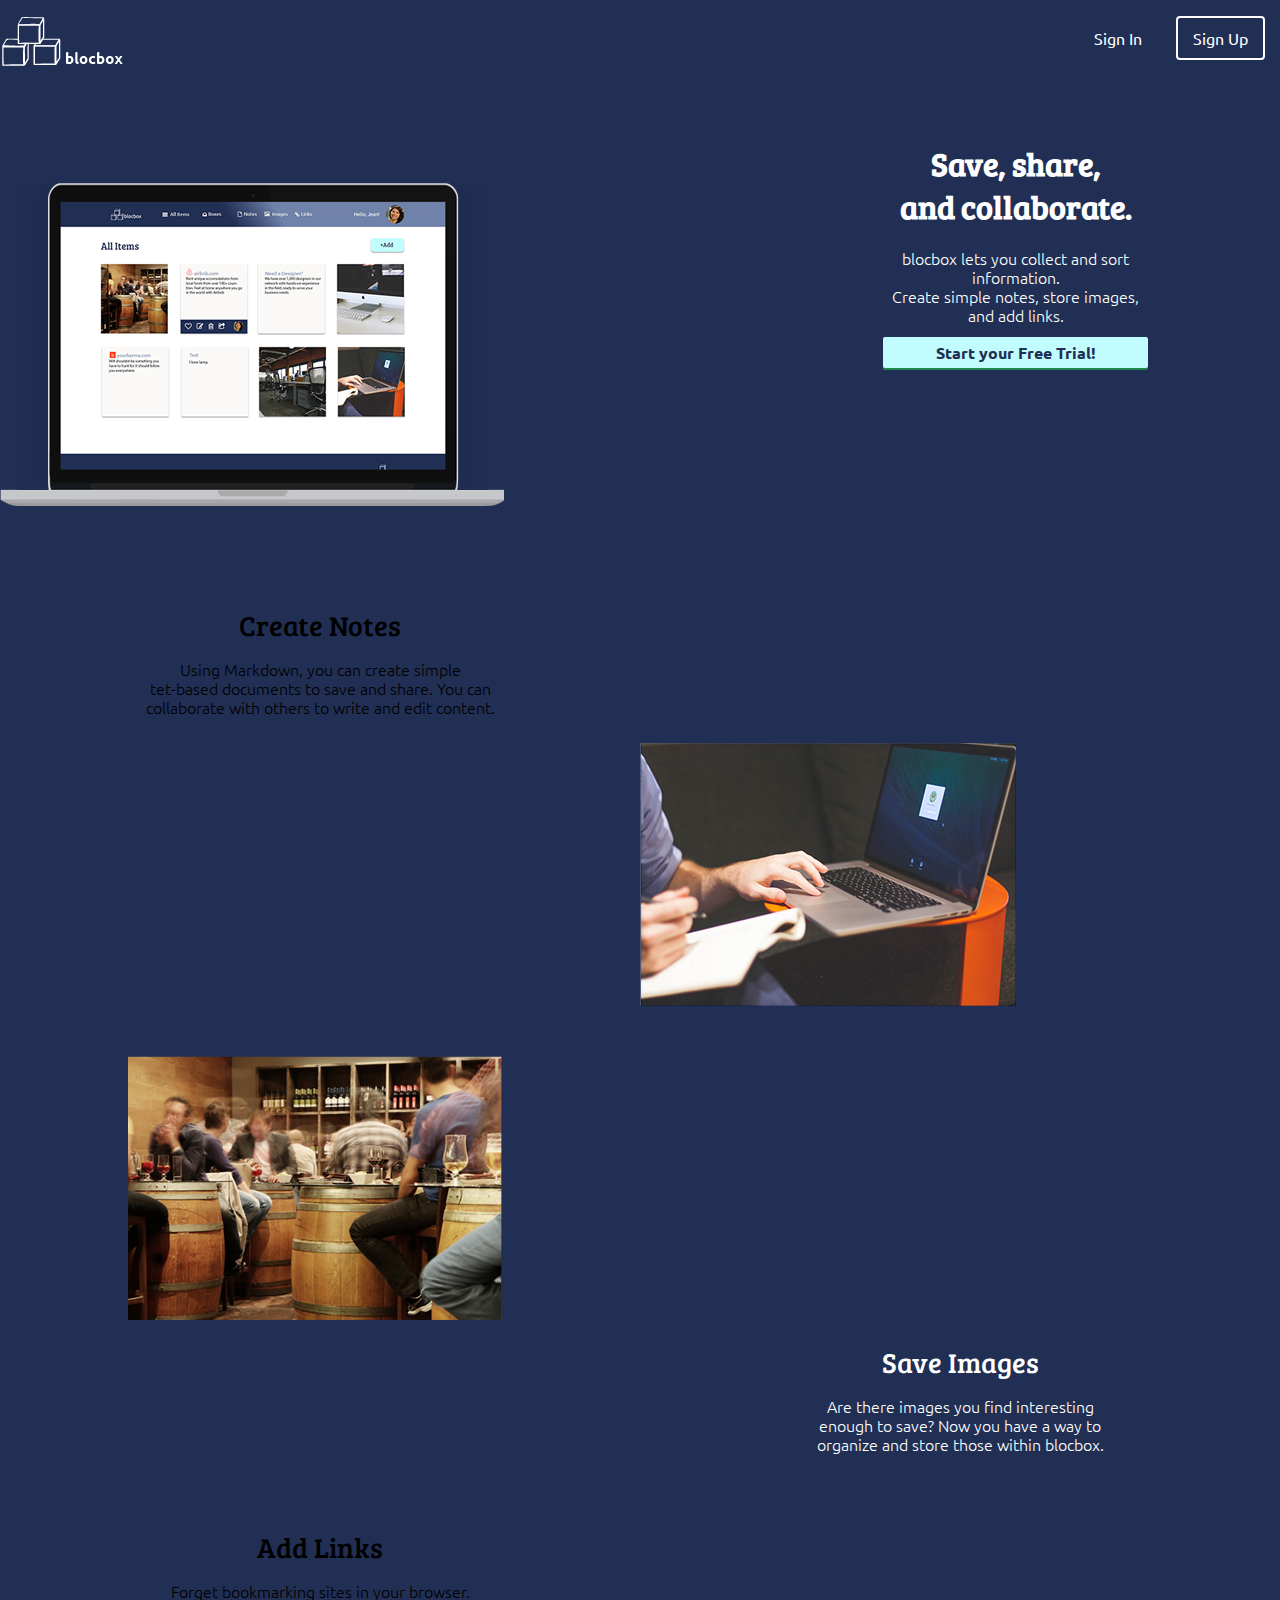
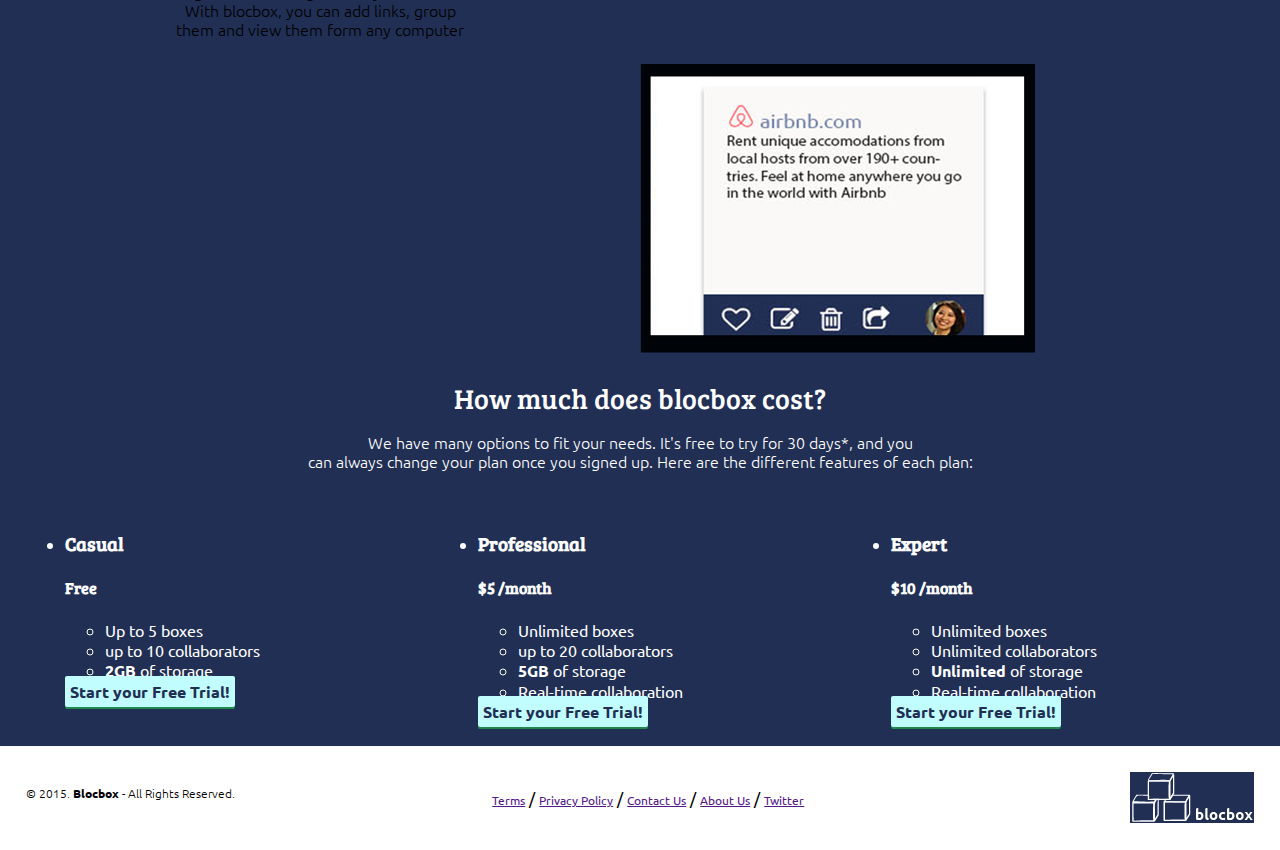
==== index.html @ 3b3deb7e "merge conflict" ====
<!DOCTYPE <!DOCTYPE html>
<html lang="en-us">
<head>
	<meta http-equiv="X-UA-Compatible" content="IE-Edge">
	<meta name="viewport" content="width=device-width, initial-scale=1">
	<meta charset="UTF-8">
	<title>Save, share and collaborate | Blocbox</title>

	<!-- Google Fonts -->
	<link href='http://fonts.googleapis.com/css?family=Ubuntu:300,400,500,700|Bree+Serif' rel='stylesheet' type='text/css'>

	<link rel="stylesheet" href="css/normalize.css">
	<link rel="stylesheet" href="css/style.css">
	<link rel="stylesheet" href="css/font-awesome.css">
</head>
<body>
	<!-- Hero -->
	<header>
		<nav class="top-nav">
			<div>
				<a href="index.html" class="logo"><img src="images/smalllogo.png" alt="Blocbox"/></a>
				<ul>
					<li><a href="signin.html">Sign In</a></li>
					<li class="btn-outline"><a href="signup.html">Sign Up</a></li>
				</ul>
			</div>
		</nav>

		<div class="container-hero">
			<div class="content-width">
				<div class="one-half">
					<img src="images/laptop_03.png" alt="Blocbox" class="img-full" />
				</div>
				<div class="one-half">
					<h1>Save, share, <br/>and collaborate.</h1>
					<p>blocbox lets you collect and sort information.<br/>Create simple notes, store images, and add links.</p>
					<a href="signup.html" class="btn">Start your Free Trial!</a>
				</div>
			</div>	
		</div>
	</header>

<main role="main">
	<!-- Benefits -->
	<section class="benefits">
		<div class="notes one-half">
			<h2>Create Notes</h2>
				<p>Using Markdown, you can create simple<br/> tet-based documents to save and share. You can<br/> collaborate with others to write and edit content.</p>
		</div>
		<div class="notes one-half">
			<img src="images/notes_07.png" alt="Blocbox"/>
		</div>
		<div class="images one-half">
			<img src="images/images_11.png" alt="Blocbox"/>
		</div>
		<div class="images one-half">
			<h2>Save Images</h2>
				<p>Are there images you find interesting<br/> enough to save? Now you have a way to<br/> organize and store those within blocbox.</p>
		</div>
		<div class="links one-half">
			<h2>Add Links</h2>
				<p>Forget bookmarking sites in your browser.<br/> With blocbox, you can add links, group<br/> them and view them form any computer</p>
		<div class="links one-half">
		<img src="images/links_15.png" alt="Blocbox"/>
		</div>
	</section>

<!-- Pricing -->
<section class="pricing">
	<div class="container-pricing">
		<h2>How much does blocbox cost?</h2>
		<p>We have many options to fit your needs. It's free to try for 30 days*, and you <br/> can always change your plan once you signed up. Here are the different features of each plan:</p>
	</div>
	<ul class="container-pricing">
		<li class="one-third">
			<div class="box">
				<h3>Casual</h3>
				<h4>Free</h4>
				<ul>
					<li>Up to 5 boxes</li>
					<li>up to 10 collaborators</li>
					<li><strong>2GB</strong> of storage</li>
				</ul>
				<a href="signup.html" class="btn">Start your Free Trial!</a>
			</div>
		</li>
		<li class="one-third">
			<div class="box">
				<h3>Professional</h3>
				<h4><span>$</span>5 <sapn class="month">/month</sapn></h4>
				<ul>
					<li>Unlimited boxes</li>
					<li>up to 20 collaborators</li>
					<li><strong>5GB</strong> of storage</li>
					<li>Real-time collaboration</li>
				</ul>
				<a href="signup.html" class="btn">Start your Free Trial!</a>
			</div>
		</li>
		<li class="one-third">
			<div class="box">
				<h3>Expert</h3>
				<h4><span>$</span>10 <span class="month">/month</span></h4>
				<ul>
					<li>Unlimited boxes</li>
					<li>Unlimited collaborators</li>
					<li><strong>Unlimited</strong> of storage</li>
					<li>Real-time collaboration</li>
				</ul>
				<a href="signup.html" class="btn">Start your Free Trial!</a>
			</div>
		</li>
		</ul>
</section>
</main>

<!-- Footer -->
<footer>
	<div class="footer">
		<div class="left-footer one-third">
			<p class="copyright">&copy; 2015. <strong>Blocbox</strong> - All Rights Reserved. </p>
		</div>
			<nav class="link-middle-footer one-third">
				<ul>
					<li><a href="">Terms</a></li> /
					<li><a href="">Privacy Policy</a></li> /
					<li><a href="">Contact Us</a></li> /
					<li><a href="">About Us</a></li> /
					<li><a href="">Twitter</a></li>
				</ul>
			</nav>
		<div class="right-footer one-third">
			<img class="logo" src="images/smalllogo.png" alt="Blocbox"/>
		</div>
	</div>
</footer>
</body>
</html>
---- css/style.css ----
/* CSS applied to all */

html, body{
	overflow-x: hidden;
}
body {
	font-family: "Ubuntu", Helvetica, Arial, sans-serif;
}
h1, h2, h3, h4, h5, h6 {
	font-family: "Bree serif", Helvetica, Arial, sans-serif;
}
h2 {
	font-size: 28px;
	font-weight: normal;
	margin-bottom: 5px;
}
p {
	font-size: 16px;
	line-height: 19px;
	font-weight: 100;
}

/* GRID */
.container-hero, .top-nav, .notes, .images, .links, .container-pricing. .footer {
margin-right: auto;
margin-left: auto;
padding-left: 15px;
padding-right: 15px; 
position: relative;
}

.container-hero, .top-nav, .logo, .images, .pricing {
	background-color: #212F54;
	color: #ffffff;
}


.top-nav:before,
.top-nav:after {
	content: "";
	display: table;
} 
.top-nav:after, {
	clear: both;
} 
.container-hero:before,
.container-hero:after {
	content: "";
	display: table;
} 
.container-hero:after, {
	clear: both;
} 

.container-hero {
	min-height: 500px;
	min-width: 100%;
}
/*
.container-hero h1, 
.container-hero p, 
.container-hero a {
	margin-left: auto;
	margin-right: auto;
	display: block;
	position: relative;
	text-align: center;
}
*/


.one-half h1, 
.one-half p,
.one-half a {
	margin-left: 50%;
	margin-right: 5%;
	display: block;
	position: relative;
	text-align: center;
} 

.one-half p {
	margin-bottom: 2%;
}

.one-half h1 {
	margin-top: 10%;
}



/*position absolute is very powerful and rarely used*/
.container-hero img {
	margin-left: auto;
	padding-top: 100px;
	float: left;
}


/* HELP!!! Notes & Links- I am unable to figure out 
how to properly align the photo on the page like I
did for the hero and the links section. HELP!!! */

.notes:before,
.notes:after {
	content: "";
	display: table;
} 
.notes:after, {
	clear: both;
} 

.notes h2, 
.notes p {
	margin-right: 50%;
	margin-left: auto;
	display: block;
	position: relative;
	text-align: center;
}

.notes img {
	margin-left: 50%;
	margin-right: 10%;
	position: relative;
	padding-bottom: 25px;
}



/* Images */
.images:before,
.images:after {
	content: "";
	display: table;
} 
.images:after, {
	clear: both;
} 

.images p, 
.images h2 {
	margin-left: 50%;
	margin-right: auto;
	display: block;
	position: relative;
	text-align: center;
}

.images p {
	padding-bottom: 25px;
} 
.images img {
	margin-right: 50%;
	margin-left: 10%;
	position: relative;
	padding-top: 25px;
}

/* Links */
.links:before,
.links:after {
	content: "";
	display: table;
} 
.links:after, {
	clear: both;
} 
.links h2, 
.links p {
	margin-right: 50%;
	margin-left: auto;
	display: block;
	position: relative;
	text-align: center;
}
.links img {
	margin-left: 50%;
	margin-right: 10%;
	position: relative;
	padding-bottom: 25px;
}

/* Pricing */

.pricing h2, .pricing p {
	text-align: center;
}
.one-third {
	width:29.333%;
	float: left;
	position: relative;
	min-height: 1px;
	margin: 2%;

}
.pricing:before,
.pricing:after {
	content: " ";
	display: table;
} 
.pricing:after {
	clear: both;
}

/* Footer */
.footer:before,
.footer:after {
	content: "";
	display: table;
} 
.footer:after {
	clear: both;
}

.left-footer p {
	font-size: 12px;
}
.link-middle-footer li {
	display: inline;
	font-size: 12px;
}
.right-footer img {
	float: right;
}
.footer {
	background-color: white;
}


/* HEADER */
header {
   color:#FFFFFF;
   background: ##212F54;
   max-height: 100%;
   max-width: 100%;
   
 }

 header nav {
 	padding: 1em 0;
 }

 header nav ul {
   display:inline;
   text-align: right;
   float:right;
   margin:0;
 }
 header nav ul > li {
   list-style-type: none;
   display: inline-block;
   margin:0 15px;
}
 header nav ul > li.btn-outline {
   padding:10px 15px;
   border:2px solid #FFFFFF;
   border-radius: 4px;
 }
 header nav ul > li.btn-outline:hover {
   background:#FFFFFF;
 }
 header nav ul > li > a {
   color:#FFFFFF;
   text-decoration: none;
 }
 header nav ul > li.btn-outline:hover > a {
   color:#34495E;
 }

  /*
 header .container-hero {
   text-align: center;
   display: block;
   position: relative;
 }

 header .container-hero h1 {
   font-size:48px;
   font-weight: normal;
   margin:95px 0 0;
 }
 
 header .container-hero p {
   font-size: 22px;
   line-height: 26px;
   font-weight: 100;
  margin:10px 0 40px; 
 }
 /*
 header .container-hero img {
   display: inline-block;
   margin:3em auto 0;
 }
 */

 /* BUTTONS */
 .btn {
   border-radius: 2px;
   color:#212F54;
   font-weight: 700;
   text-decoration: none;
   padding:5px 5px;
   background: #C1FCFF;
   box-shadow: 0px 2px 0px 0px #22894E;
 }

 /* Checkpoint 30 Media Queries */
@media (min-width: 768px) {
	.container-hero, .container, 
	.notes, .images, .links, .footer {
		/*width: 750px;*/
	}
	.one-half {
		width: 100%;
	}
}
@media (min-width: 992px) {
	.container-hero, .container, 
	.notes, .images, .links {
		/*width: 970px;*/
	}
	.one-half {
		width: 46%;
		float: left;
	}
	.one-third {
		width: 29.33333%;
	}
}
@media (min-width: 1200px) {
	.container-hero, .container, 
	.notes, .images, .links, .footer {
		width: 100%;
	}
}
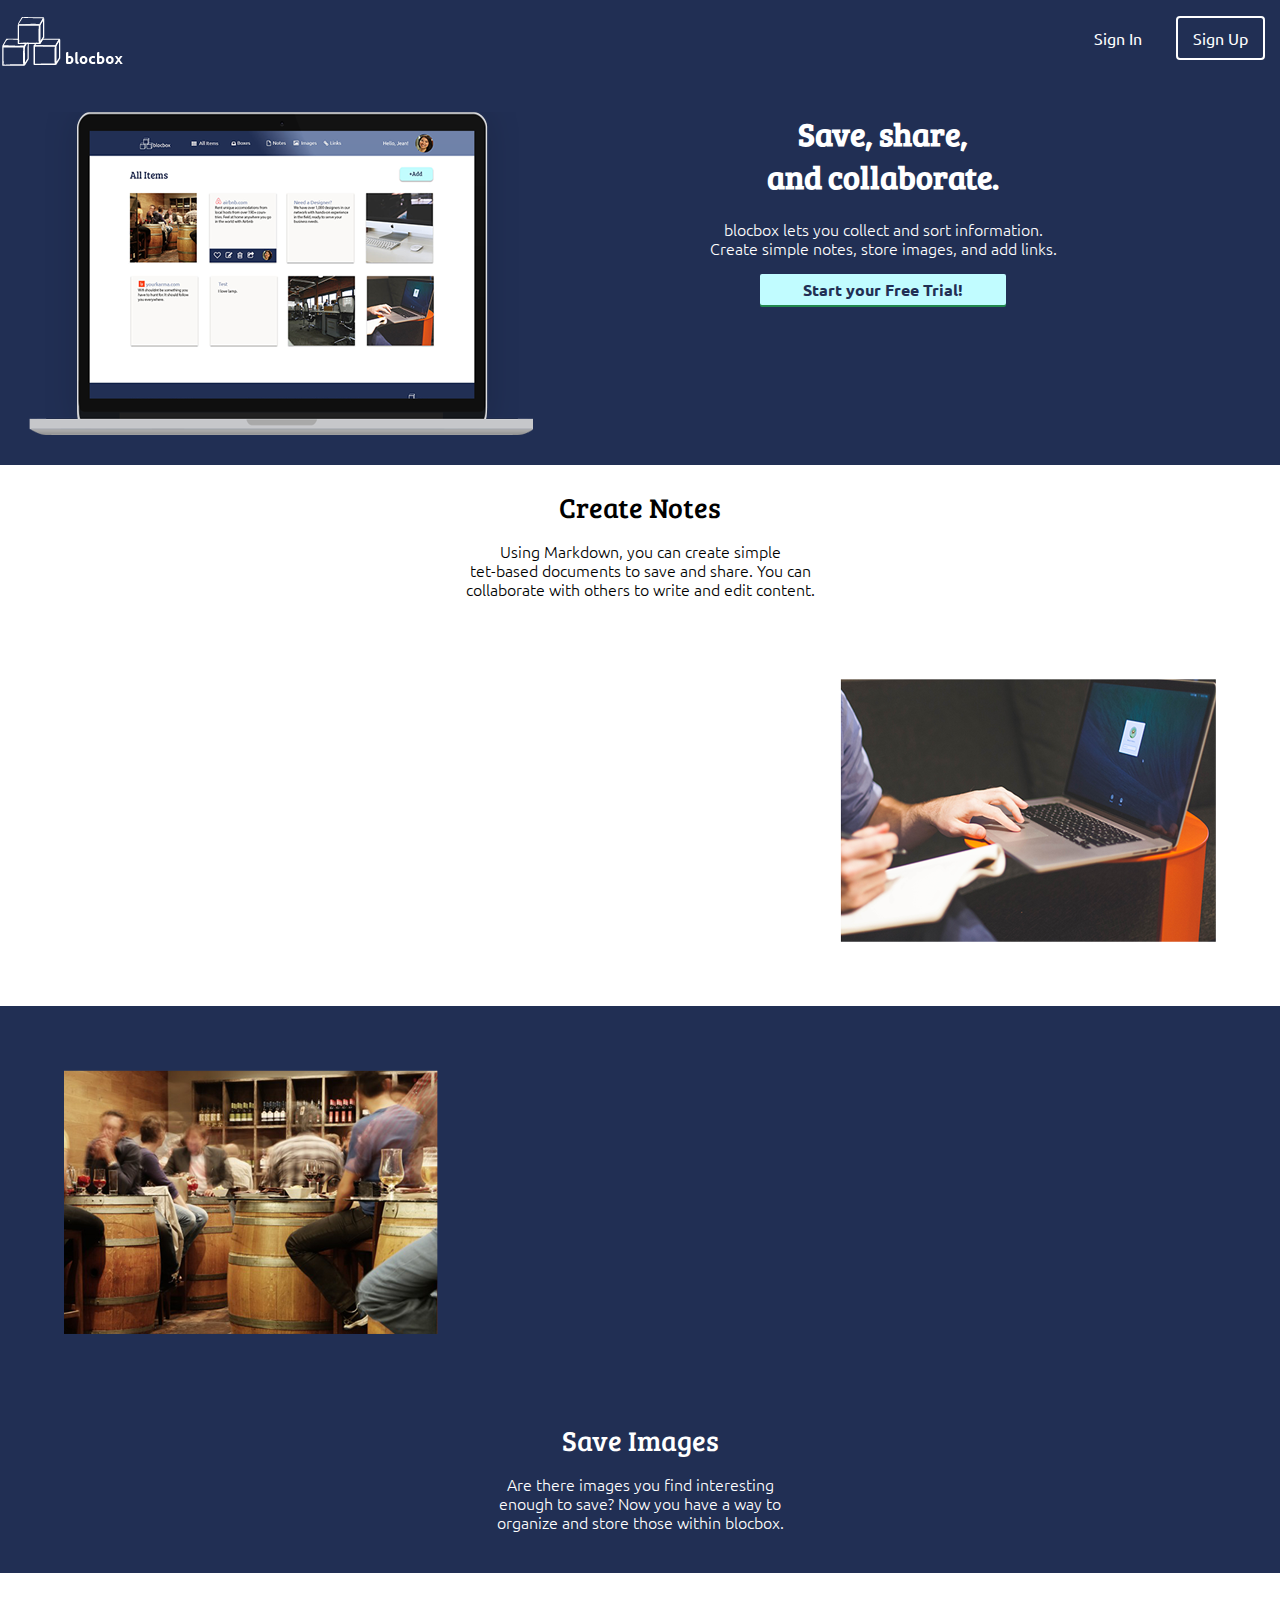
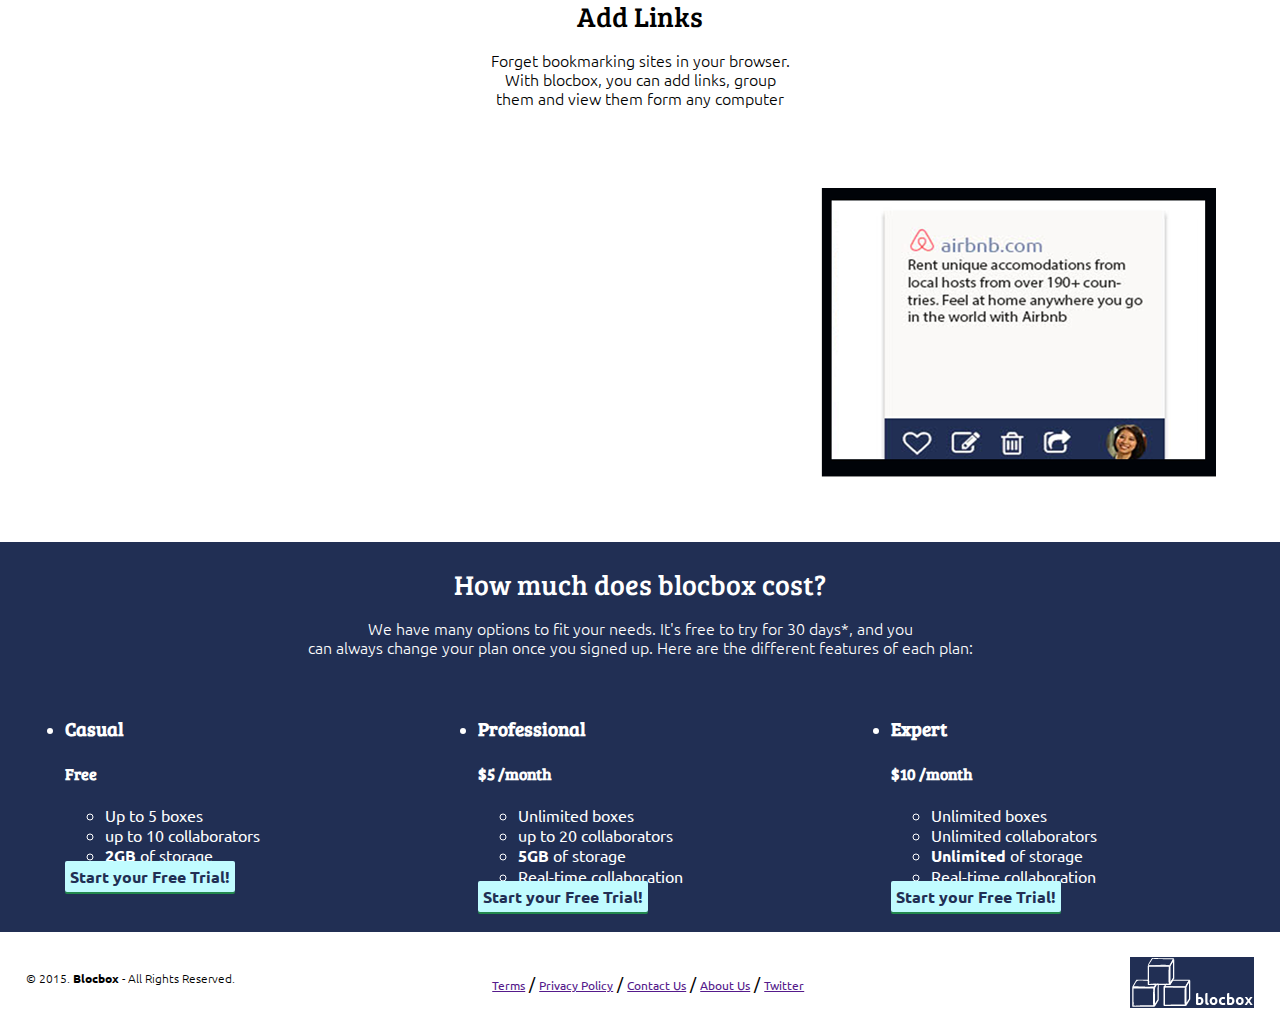
==== commit 2faa0bf2: "modified float" ====
--- a/index.html
+++ b/index.html
@@ -43,25 +43,31 @@
 <main role="main">
 	<!-- Benefits -->
 	<section class="benefits">
-		<div class="notes one-half">
-			<h2>Create Notes</h2>
-				<p>Using Markdown, you can create simple<br/> tet-based documents to save and share. You can<br/> collaborate with others to write and edit content.</p>
+		<div class="content-width">
+			<div class="notes one-half">
+				<h2>Create Notes</h2>
+					<p>Using Markdown, you can create simple<br/> tet-based documents to save and share. You can<br/> collaborate with others to write and edit content.</p>
+			</div>
+			<div class="notes one-half">
+				<img src="images/notes_07.png" alt="Blocbox"/>
+			</div>
 		</div>
-		<div class="notes one-half">
-			<img src="images/notes_07.png" alt="Blocbox"/>
+		<div class="content-width">
+			<div class="images one-half">
+				<img src="images/images_11.png" alt="Blocbox"/>
+			</div>
+			<div class="images one-half">
+				<h2>Save Images</h2>
+					<p>Are there images you find interesting<br/> enough to save? Now you have a way to<br/> organize and store those within blocbox.</p>
+			</div>
 		</div>
-		<div class="images one-half">
-			<img src="images/images_11.png" alt="Blocbox"/>
-		</div>
-		<div class="images one-half">
-			<h2>Save Images</h2>
-				<p>Are there images you find interesting<br/> enough to save? Now you have a way to<br/> organize and store those within blocbox.</p>
-		</div>
-		<div class="links one-half">
-			<h2>Add Links</h2>
-				<p>Forget bookmarking sites in your browser.<br/> With blocbox, you can add links, group<br/> them and view them form any computer</p>
-		<div class="links one-half">
-		<img src="images/links_15.png" alt="Blocbox"/>
+		<div class="content-width">
+			<div class="links one-half">
+				<h2>Add Links</h2>
+					<p>Forget bookmarking sites in your browser.<br/> With blocbox, you can add links, group<br/> them and view them form any computer</p>
+			<div class="links one-half">
+			<img src="images/links_15.png" alt="Blocbox"/>
+			</div>
 		</div>
 	</section>
 
--- a/css/style.css
+++ b/css/style.css
@@ -3,17 +3,21 @@
 html, body{
 	overflow-x: hidden;
 }
+
 body {
 	font-family: "Ubuntu", Helvetica, Arial, sans-serif;
 }
+
 h1, h2, h3, h4, h5, h6 {
 	font-family: "Bree serif", Helvetica, Arial, sans-serif;
 }
+
 h2 {
 	font-size: 28px;
 	font-weight: normal;
 	margin-bottom: 5px;
 }
+
 p {
 	font-size: 16px;
 	line-height: 19px;
@@ -21,7 +25,8 @@
 }
 
 /* GRID */
-.container-hero, .top-nav, .notes, .images, .links, .container-pricing. .footer {
+
+.container-hero, .content-width, .benefits, .top-nav, .notes, .images, .links, .container-pricing. .footer {
 margin-right: auto;
 margin-left: auto;
 padding-left: 15px;
@@ -33,30 +38,68 @@
 	background-color: #212F54;
 	color: #ffffff;
 }
-
-
+/*
+.benefits:before,
+.top-nav:after {
+	content: "";
+	display: table;
+} 
+
+.benefits:after {
+	clear: both;
+} 
+
+.benefits {
+	clear: both;
+	*zoom: 1;
+} 
+*/
 .top-nav:before,
 .top-nav:after {
 	content: "";
 	display: table;
 } 
-.top-nav:after, {
-	clear: both;
-} 
+
+.top-nav:after {
+	clear: both;
+} 
+
+.top-nav {
+	clear: both;
+	*zoom: 1;
+} 
+
+
 .container-hero:before,
 .container-hero:after {
 	content: "";
 	display: table;
 } 
-.container-hero:after, {
+
+.container-hero:after {
 	clear: both;
 } 
 
 .container-hero {
-	min-height: 500px;
-	min-width: 100%;
-}
-/*
+	clear: both;
+	*zoom: 1;
+} 
+
+.content-width:before,
+.content-width:after {
+	content: "";
+	display: table;
+} 
+
+.content-width:after {
+	clear: both;
+} 
+
+.content-width {
+	clear: both;
+	*zoom: 1;
+} 
+
 .container-hero h1, 
 .container-hero p, 
 .container-hero a {
@@ -66,53 +109,51 @@
 	position: relative;
 	text-align: center;
 }
-*/
-
-
-.one-half h1, 
-.one-half p,
-.one-half a {
-	margin-left: 50%;
-	margin-right: 5%;
-	display: block;
-	position: relative;
-	text-align: center;
-} 
-
-.one-half p {
-	margin-bottom: 2%;
-}
-
-.one-half h1 {
-	margin-top: 10%;
-}
-
-
-
-/*position absolute is very powerful and rarely used*/
+.container-hero h1 {
+	margin-top: 5%;
+}
+
+.container-hero a {
+	width: 40%;
+	margin-bottom: 5%;
+}
+
 .container-hero img {
-	margin-left: auto;
-	padding-top: 100px;
+	margin: 5%;
 	float: left;
 }
-
 
 /* HELP!!! Notes & Links- I am unable to figure out 
 how to properly align the photo on the page like I
 did for the hero and the links section. HELP!!! */
-
+.benefits:before,
+.benefits:after {
+	content: "";
+	display: table;
+} 
+.benefits:after {
+	clear: both;
+} 
+.benefits {
+	clear: both;
+	*zoom: 1;
+} 
 .notes:before,
 .notes:after {
 	content: "";
 	display: table;
 } 
-.notes:after, {
-	clear: both;
+.notes:after {
+	clear: both;
+} 
+.notes {
+	clear: both;
+	*zoom: 1;
 } 
 
 .notes h2, 
 .notes p {
-	margin-right: 50%;
+	margin-right: auto;
 	margin-left: auto;
 	display: block;
 	position: relative;
@@ -120,13 +161,9 @@
 }
 
 .notes img {
-	margin-left: 50%;
-	margin-right: 10%;
-	position: relative;
-	padding-bottom: 25px;
-}
-
-
+	margin: 5%;
+	float: right;
+}
 
 /* Images */
 .images:before,
@@ -134,13 +171,17 @@
 	content: "";
 	display: table;
 } 
-.images:after, {
-	clear: both;
+.images:after {
+	clear: both;
+} 
+.images {
+	clear: both;
+	*zoom: 1;
 } 
 
 .images p, 
 .images h2 {
-	margin-left: 50%;
+	margin-left: auto;
 	margin-right: auto;
 	display: block;
 	position: relative;
@@ -151,10 +192,8 @@
 	padding-bottom: 25px;
 } 
 .images img {
-	margin-right: 50%;
-	margin-left: 10%;
-	position: relative;
-	padding-top: 25px;
+	margin: 5%;
+	float: left;
 }
 
 /* Links */
@@ -163,22 +202,25 @@
 	content: "";
 	display: table;
 } 
-.links:after, {
-	clear: both;
-} 
+.links:after {
+	clear: both;
+} 
+.links {
+	clear: both;
+	*zoom: 1;
+} 
+
 .links h2, 
 .links p {
-	margin-right: 50%;
+	margin-right: auto;
 	margin-left: auto;
 	display: block;
 	position: relative;
 	text-align: center;
 }
 .links img {
-	margin-left: 50%;
-	margin-right: 10%;
-	position: relative;
-	padding-bottom: 25px;
+	margin: 5%;
+	float: right;
 }
 
 /* Pricing */
@@ -192,16 +234,22 @@
 	position: relative;
 	min-height: 1px;
 	margin: 2%;
-
-}
+}
+
 .pricing:before,
 .pricing:after {
 	content: " ";
 	display: table;
 } 
+
 .pricing:after {
 	clear: both;
 }
+
+.pricing {
+	clear: both;
+	*zoom: 1;
+} 
 
 /* Footer */
 .footer:before,
@@ -209,6 +257,7 @@
 	content: "";
 	display: table;
 } 
+
 .footer:after {
 	clear: both;
 }
@@ -216,17 +265,19 @@
 .left-footer p {
 	font-size: 12px;
 }
+
 .link-middle-footer li {
 	display: inline;
 	font-size: 12px;
 }
+
 .right-footer img {
 	float: right;
 }
+
 .footer {
 	background-color: white;
 }
-
 
 /* HEADER */
 header {
@@ -307,18 +358,15 @@
 
  /* Checkpoint 30 Media Queries */
 @media (min-width: 768px) {
-	.container-hero, .container, 
+	.container-hero, header, .pricing, 
 	.notes, .images, .links, .footer {
-		/*width: 750px;*/
-	}
-	.one-half {
 		width: 100%;
 	}
 }
 @media (min-width: 992px) {
-	.container-hero, .container, 
-	.notes, .images, .links {
-		/*width: 970px;*/
+	.container-hero, header, .pricing, 
+	.notes, .images, .links, .footer {
+		width: 970px;
 	}
 	.one-half {
 		width: 46%;
@@ -329,7 +377,7 @@
 	}
 }
 @media (min-width: 1200px) {
-	.container-hero, .container, 
+	.container-hero, header, .pricing, 
 	.notes, .images, .links, .footer {
 		width: 100%;
 	}
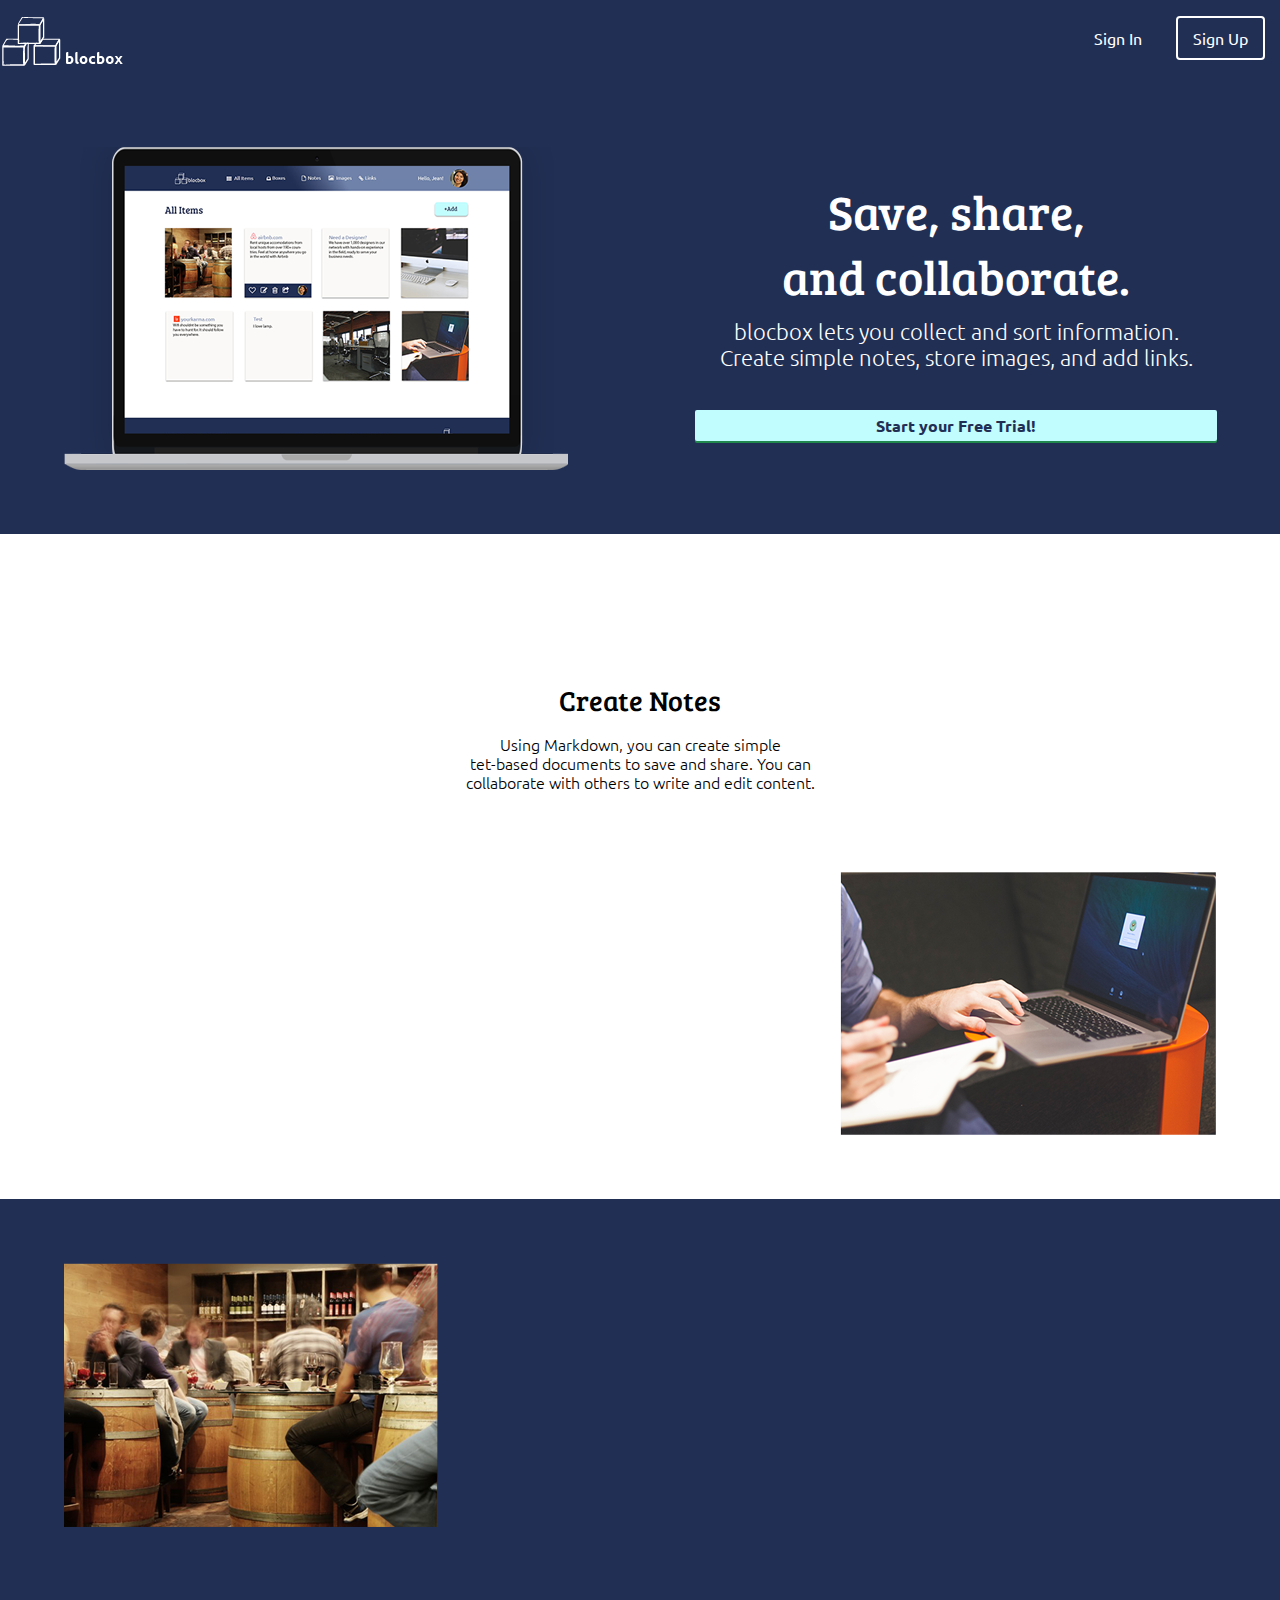
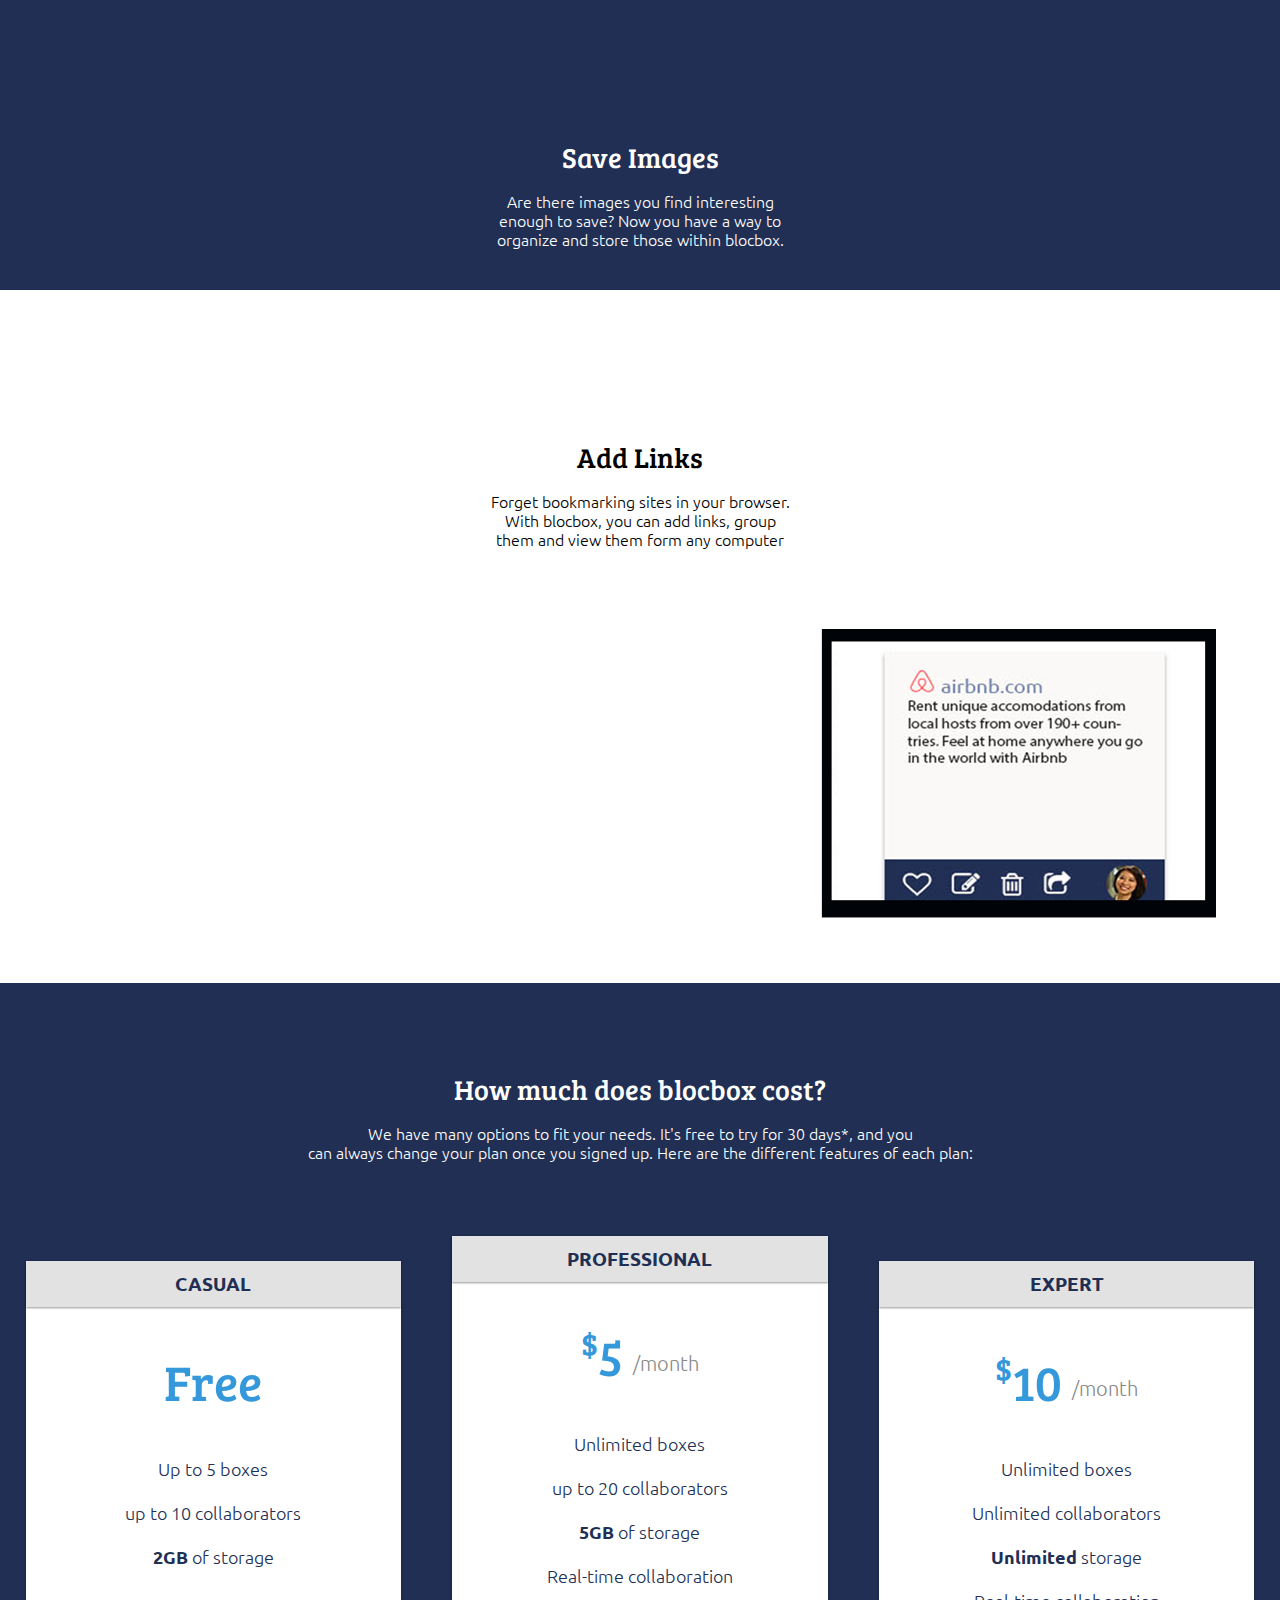
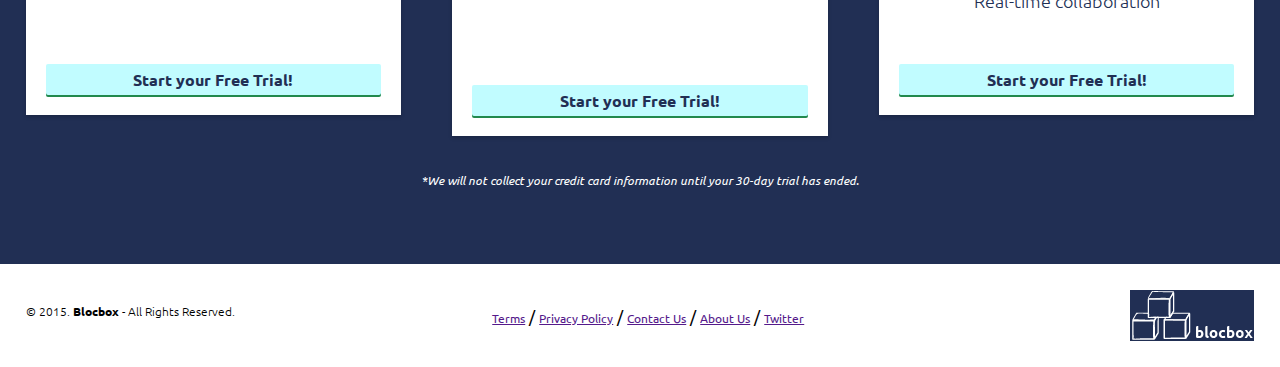
==== commit 49b76378: "style benefits, pricing, hero" ====
--- a/index.html
+++ b/index.html
@@ -45,6 +45,7 @@
 	<section class="benefits">
 		<div class="content-width">
 			<div class="notes one-half">
+				<i class="fa fa-file-o"></i>
 				<h2>Create Notes</h2>
 					<p>Using Markdown, you can create simple<br/> tet-based documents to save and share. You can<br/> collaborate with others to write and edit content.</p>
 			</div>
@@ -57,12 +58,14 @@
 				<img src="images/images_11.png" alt="Blocbox"/>
 			</div>
 			<div class="images one-half">
+				<i class="fa fa-picture-o"></i>
 				<h2>Save Images</h2>
 					<p>Are there images you find interesting<br/> enough to save? Now you have a way to<br/> organize and store those within blocbox.</p>
 			</div>
 		</div>
 		<div class="content-width">
 			<div class="links one-half">
+				<i class="fa fa-link"></i>
 				<h2>Add Links</h2>
 					<p>Forget bookmarking sites in your browser.<br/> With blocbox, you can add links, group<br/> them and view them form any computer</p>
 			<div class="links one-half">
@@ -91,9 +94,9 @@
 			</div>
 		</li>
 		<li class="one-third">
-			<div class="box">
+			<div class="box middle">
 				<h3>Professional</h3>
-				<h4><span>$</span>5 <sapn class="month">/month</sapn></h4>
+				<h4><span>$</span>5 <span class="month">/month</sapn></h4>
 				<ul>
 					<li>Unlimited boxes</li>
 					<li>up to 20 collaborators</li>
@@ -110,13 +113,16 @@
 				<ul>
 					<li>Unlimited boxes</li>
 					<li>Unlimited collaborators</li>
-					<li><strong>Unlimited</strong> of storage</li>
+					<li><strong>Unlimited</strong> storage</li>
 					<li>Real-time collaboration</li>
 				</ul>
 				<a href="signup.html" class="btn">Start your Free Trial!</a>
 			</div>
 		</li>
 		</ul>
+	<div class="container">
+   		<p class="small">*We will not collect your credit card information until your 30-day trial has ended.</p>
+ 	</div>
 </section>
 </main>
 
--- a/css/style.css
+++ b/css/style.css
@@ -25,8 +25,18 @@
 }
 
 /* GRID */
-
-.container-hero, .content-width, .benefits, .top-nav, .notes, .images, .links, .container-pricing. .footer {
+.content-width,
+.container, 
+.benefits, 
+.container-pricing,
+.container-hero, 
+.pricing,  
+.top-nav, 
+.notes, 
+.images, 
+.links,  
+.footer, 
+{
 margin-right: auto;
 margin-left: auto;
 padding-left: 15px;
@@ -38,67 +48,110 @@
 	background-color: #212F54;
 	color: #ffffff;
 }
-/*
-.benefits:before,
-.top-nav:after {
+.top-nav:before,
+.container-hero:before,
+.content-width:before,
+.notes:before,
+.images:before,
+.links:before,
+.footer:before,
+.container:before,
+.pricing:before,
+.top-nav:after,
+.container-hero:after,
+.content-width:after,
+.notes:after,
+.images:after,
+.links:after,
+.footer:after,
+.container:after,
+.pricing:after {
 	content: "";
 	display: table;
 } 
 
-.benefits:after {
+.top-nav:after,
+.container-hero:after,
+.content-width:after,
+.notes:after,
+.images:after,
+.links:after,
+.footer:after,
+.container:after,
+.pricing:after  {
 	clear: both;
 } 
 
-.benefits {
+.top-nav,
+.container-hero,
+.content-width,
+.notes,
+.images,
+.links,
+.footer,
+.container,
+.pricing {
 	clear: both;
 	*zoom: 1;
 } 
-*/
-.top-nav:before,
-.top-nav:after {
-	content: "";
-	display: table;
-} 
-
-.top-nav:after {
-	clear: both;
-} 
-
-.top-nav {
-	clear: both;
-	*zoom: 1;
-} 
-
-
-.container-hero:before,
-.container-hero:after {
-	content: "";
-	display: table;
-} 
-
-.container-hero:after {
-	clear: both;
-} 
-
-.container-hero {
-	clear: both;
-	*zoom: 1;
-} 
-
-.content-width:before,
-.content-width:after {
-	content: "";
-	display: table;
-} 
-
-.content-width:after {
-	clear: both;
-} 
-
-.content-width {
-	clear: both;
-	*zoom: 1;
-} 
+
+/* HEADER */
+header {
+   color:#FFFFFF;
+   background: ##212F54;
+   max-height: 100%;
+   max-width: 100%;
+ }
+
+ header nav {
+ 	padding: 1em 0;
+ }
+
+ header nav ul {
+   display:inline;
+   text-align: right;
+   float:right;
+   margin:0;
+ }
+ header nav ul > li {
+   list-style-type: none;
+   display: inline-block;
+   margin:0 15px;
+}
+ header nav ul > li.btn-outline {
+   padding:10px 15px;
+   border:2px solid #FFFFFF;
+   border-radius: 4px;
+ }
+ header nav ul > li.btn-outline:hover {
+   background:#FFFFFF;
+ }
+ header nav ul > li > a {
+   color:#FFFFFF;
+   text-decoration: none;
+ }
+ header nav ul > li.btn-outline:hover > a {
+   color:#34495E;
+ }
+
+ header .container-hero {
+   text-align: center;
+   display: block;
+   position: relative;
+ }
+
+ header .container-hero h1 {
+   font-size:48px;
+   font-weight: normal;
+   margin:95px 0 0;
+ }
+ 
+ header .container-hero p {
+   font-size: 22px;
+   line-height: 26px;
+   font-weight: 100;
+  margin:10px 0 40px; 
+ }
 
 .container-hero h1, 
 .container-hero p, 
@@ -117,48 +170,35 @@
 	width: 40%;
 	margin-bottom: 5%;
 }
-
+.container-hero a.btn {
+	position: relative;
+	display: inline-block;
+}
 .container-hero img {
 	margin: 5%;
 	float: left;
 }
 
+
 /* HELP!!! Notes & Links- I am unable to figure out 
 how to properly align the photo on the page like I
 did for the hero and the links section. HELP!!! */
-.benefits:before,
-.benefits:after {
-	content: "";
-	display: table;
-} 
-.benefits:after {
-	clear: both;
-} 
+
+
 .benefits {
-	clear: both;
-	*zoom: 1;
-} 
-.notes:before,
-.notes:after {
-	content: "";
-	display: table;
-} 
-.notes:after {
-	clear: both;
-} 
-.notes {
-	clear: both;
-	*zoom: 1;
-} 
-
-.notes h2, 
-.notes p {
-	margin-right: auto;
-	margin-left: auto;
-	display: block;
-	position: relative;
-	text-align: center;
-}
+   text-align: center;
+   display:block;
+   position:relative;
+ }
+
+  .benefits i {
+   font-size:60px;
+   margin:5% 0 0 0;
+  }
+
+.notes i {
+   color:#212F54;
+   }
 
 .notes img {
 	margin: 5%;
@@ -166,28 +206,6 @@
 }
 
 /* Images */
-.images:before,
-.images:after {
-	content: "";
-	display: table;
-} 
-.images:after {
-	clear: both;
-} 
-.images {
-	clear: both;
-	*zoom: 1;
-} 
-
-.images p, 
-.images h2 {
-	margin-left: auto;
-	margin-right: auto;
-	display: block;
-	position: relative;
-	text-align: center;
-}
-
 .images p {
 	padding-bottom: 25px;
 } 
@@ -197,27 +215,6 @@
 }
 
 /* Links */
-.links:before,
-.links:after {
-	content: "";
-	display: table;
-} 
-.links:after {
-	clear: both;
-} 
-.links {
-	clear: both;
-	*zoom: 1;
-} 
-
-.links h2, 
-.links p {
-	margin-right: auto;
-	margin-left: auto;
-	display: block;
-	position: relative;
-	text-align: center;
-}
 .links img {
 	margin: 5%;
 	float: right;
@@ -225,9 +222,77 @@
 
 /* Pricing */
 
-.pricing h2, .pricing p {
+.pricing {
 	text-align: center;
-}
+	padding: 4em 0;
+}
+
+ .pricing h2, .pricing p {
+   color:#FFFFFF;
+ }
+ .pricing ul {
+   margin:0 auto;
+   padding:2em 0;
+ }
+ .pricing ul li {
+   list-style-type: none;
+ }
+
+.box {
+   padding:0 15px 15px;
+   background: #FFFFFF;
+   box-shadow: 0px 2px 4px 0px rgba(0,0,0,0.20);
+   min-height: 439px;
+   position: relative;
+   margin-top: 25px;
+ }
+
+ .box.middle {
+   min-height: 485px;
+   margin-top:0px;
+ }
+
+ .box h3 {
+   font-family: "Ubuntu", Helvetica, Arial, sans-serif;
+   font-weight: 600;
+   text-transform: uppercase;
+   background: #E2E2E2;
+   box-shadow: 0px 1px 2px 0px rgba(0,0,0,0.40);
+   left:0;
+   right:0;
+   top:0;
+   text-align: center;
+   margin:0 -15px 40px;
+   padding:10px 0;
+   color: #212F54;
+}
+
+ .box h4 {
+   font-size:50px;
+   font-weight: normal;
+   margin:40px 0 10px;
+   color:#3498DB;
+ }
+ .box h4 span {
+   font-size:32px;
+   vertical-align: top;
+ }
+
+ .box h4 span.month {
+   font-family: "Ubuntu", Helvetica, Arial, sans-serif;
+   font-weight: 100;
+   color:#888888;
+   font-size:20px;
+   vertical-align: middle;
+ }
+
+ .box ul li {
+   font-size:18px;
+   margin-bottom:20px;
+   font-weight: 100;
+   color: #212F54;
+ }
+
 .one-third {
 	width:29.333%;
 	float: left;
@@ -236,31 +301,22 @@
 	margin: 2%;
 }
 
-.pricing:before,
-.pricing:after {
-	content: " ";
-	display: table;
-} 
-
-.pricing:after {
-	clear: both;
-}
-
-.pricing {
-	clear: both;
-	*zoom: 1;
-} 
+ .box .btn {
+   position:absolute;
+   bottom:20px;
+   left:20px;
+   right:20px;
+ }
+ .small {
+   font-size: 12px;
+   color: #FEFEFE;
+   line-height: 15px;
+   font-style:italic;
+   text-align: center;
+   position: relative;
+ }
 
 /* Footer */
-.footer:before,
-.footer:after {
-	content: "";
-	display: table;
-} 
-
-.footer:after {
-	clear: both;
-}
 
 .left-footer p {
 	font-size: 12px;
@@ -278,72 +334,6 @@
 .footer {
 	background-color: white;
 }
-
-/* HEADER */
-header {
-   color:#FFFFFF;
-   background: ##212F54;
-   max-height: 100%;
-   max-width: 100%;
-   
- }
-
- header nav {
- 	padding: 1em 0;
- }
-
- header nav ul {
-   display:inline;
-   text-align: right;
-   float:right;
-   margin:0;
- }
- header nav ul > li {
-   list-style-type: none;
-   display: inline-block;
-   margin:0 15px;
-}
- header nav ul > li.btn-outline {
-   padding:10px 15px;
-   border:2px solid #FFFFFF;
-   border-radius: 4px;
- }
- header nav ul > li.btn-outline:hover {
-   background:#FFFFFF;
- }
- header nav ul > li > a {
-   color:#FFFFFF;
-   text-decoration: none;
- }
- header nav ul > li.btn-outline:hover > a {
-   color:#34495E;
- }
-
-  /*
- header .container-hero {
-   text-align: center;
-   display: block;
-   position: relative;
- }
-
- header .container-hero h1 {
-   font-size:48px;
-   font-weight: normal;
-   margin:95px 0 0;
- }
- 
- header .container-hero p {
-   font-size: 22px;
-   line-height: 26px;
-   font-weight: 100;
-  margin:10px 0 40px; 
- }
- /*
- header .container-hero img {
-   display: inline-block;
-   margin:3em auto 0;
- }
- */
 
  /* BUTTONS */
  .btn {
@@ -357,29 +347,58 @@
  }
 
  /* Checkpoint 30 Media Queries */
-@media (min-width: 768px) {
-	.container-hero, header, .pricing, 
-	.notes, .images, .links, .footer {
-		width: 100%;
-	}
-}
-@media (min-width: 992px) {
-	.container-hero, header, .pricing, 
-	.notes, .images, .links, .footer {
-		width: 970px;
-	}
-	.one-half {
-		width: 46%;
-		float: left;
-	}
-	.one-third {
-		width: 29.33333%;
-	}
-}
-@media (min-width: 1200px) {
-	.container-hero, header, .pricing, 
-	.notes, .images, .links, .footer {
-		width: 100%;
-	}
-}
-
+ @media (min-width: 768px) {
+/*.content-width,
+.container, 
+.benefits, 
+.container-pricing,*/
+.container-hero,
+.pricing,  
+.top-nav, 
+.notes, 
+.images, 
+.links,  
+.footer,  {
+     /*width: 100%;*/
+      width: 750px;
+   }
+ }
+ @media (min-width: 992px) {
+/*.content-width,
+.container, 
+.benefits, 
+.container-pricing,*/
+.container-hero, 
+.pricing,  
+.top-nav, 
+.notes, 
+.images, 
+.links,  
+.footer,  {
+     /*width: 100%;*/
+     width: 970px;
+   }
+   .one-half {
+     width:100%;
+   }
+   .one-third {
+     width:29.33333%;
+   }
+ }
+ @media (min-width: 1200px) {
+/*.content-width,
+.container, 
+.benefits, 
+.container-pricing,*/
+.container-hero, 
+.pricing,  
+.top-nav, 
+.notes, 
+.images, 
+.links,  
+.footer, {
+     /*width: 100%;*/
+     width: 1170px;
+   }
+ }
+
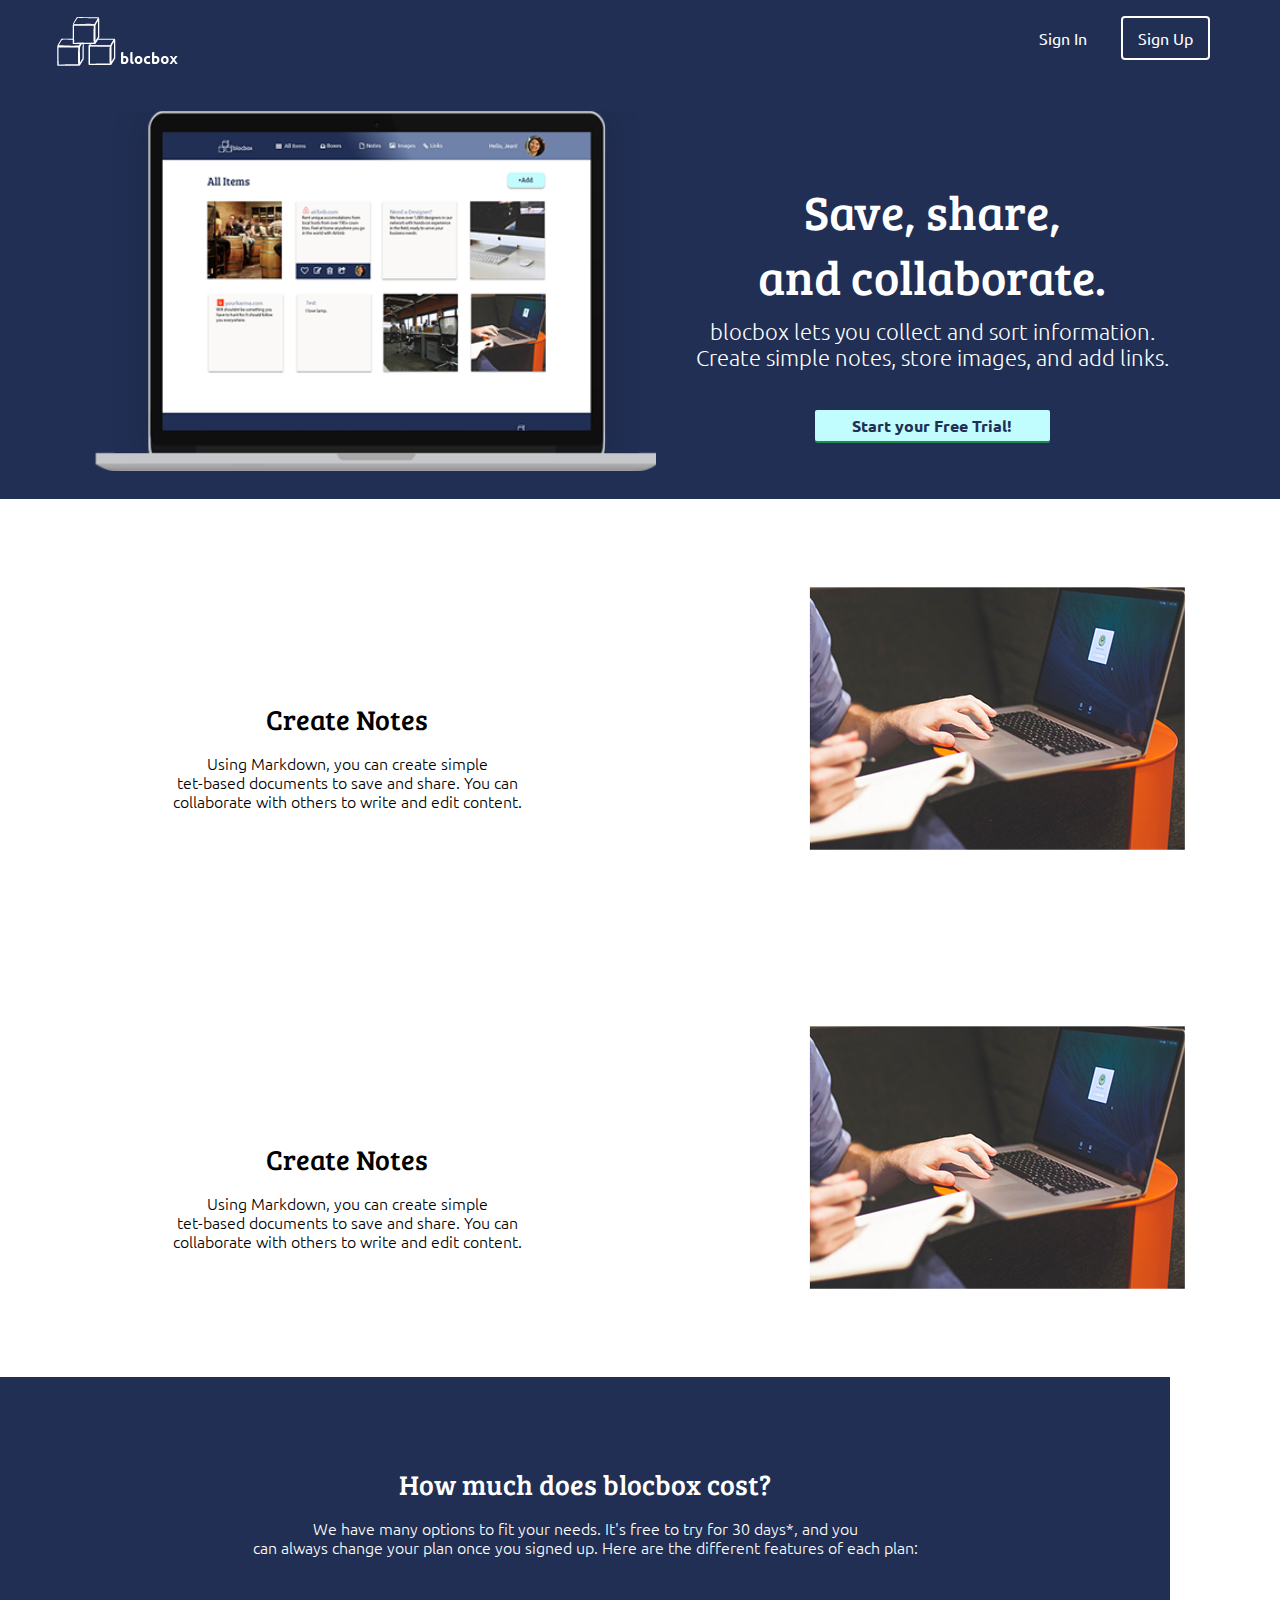
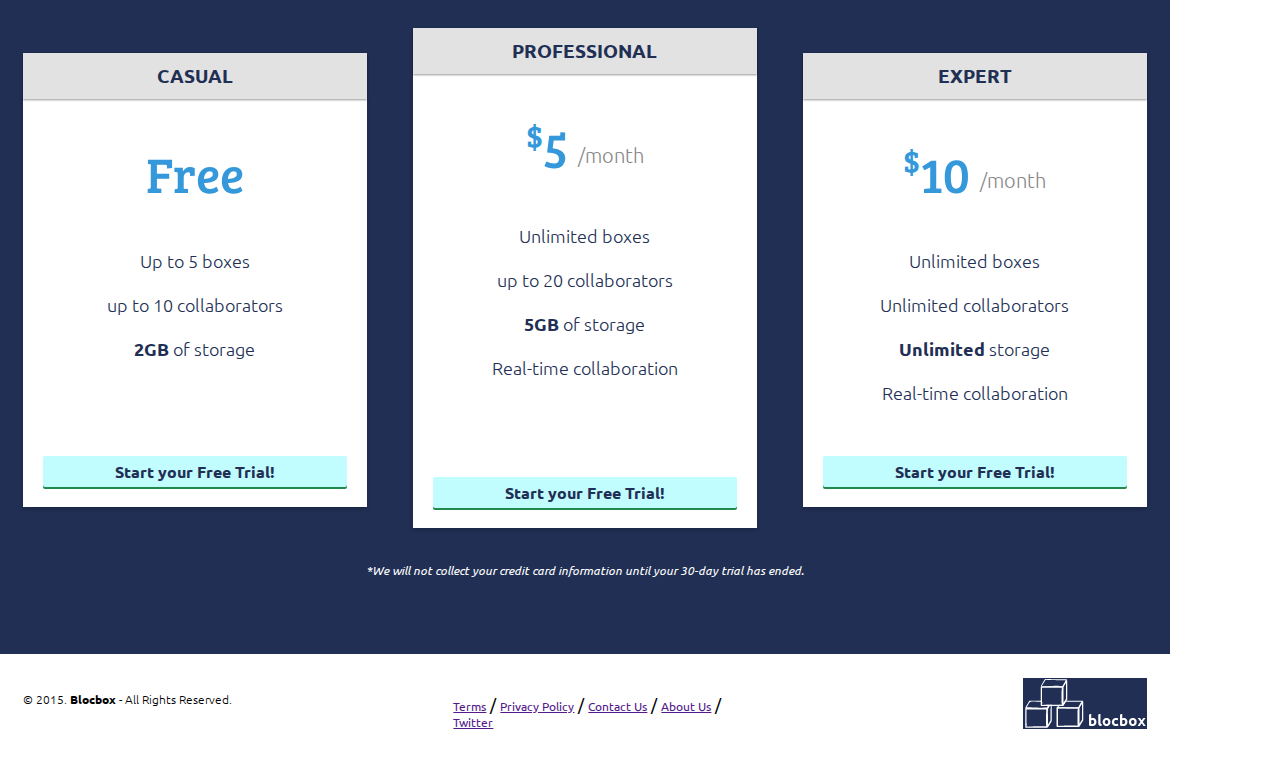
==== commit 53ce8a1c: "Updates from 7/14 session, grid and responsive work" ====
--- a/index.html
+++ b/index.html
@@ -17,7 +17,7 @@
 	<!-- Hero -->
 	<header>
 		<nav class="top-nav">
-			<div>
+			<div class="content-width">
 				<a href="index.html" class="logo"><img src="images/smalllogo.png" alt="Blocbox"/></a>
 				<ul>
 					<li><a href="signin.html">Sign In</a></li>
@@ -43,7 +43,27 @@
 <main role="main">
 	<!-- Benefits -->
 	<section class="benefits">
-		<div class="content-width">
+		<div class="content-width notes">
+			<div class="one-half top30">
+				<i class="fa fa-file-o"></i>
+				<h2>Create Notes</h2>
+					<p>Using Markdown, you can create simple<br/> tet-based documents to save and share. You can<br/> collaborate with others to write and edit content.</p>
+			</div>
+			<div class="one-half">
+				<img src="images/notes_07.png" alt="Blocbox"/>
+			</div>
+		</div>
+		<div class="content-width notes">
+			<div class="one-half top30">
+				<i class="fa fa-file-o"></i>
+				<h2>Create Notes</h2>
+					<p>Using Markdown, you can create simple<br/> tet-based documents to save and share. You can<br/> collaborate with others to write and edit content.</p>
+			</div>
+			<div class="one-half">
+				<img src="images/notes_07.png" alt="Blocbox"/>
+			</div>
+		</div>
+<!-- 		<div class="content-width">
 			<div class="notes one-half">
 				<i class="fa fa-file-o"></i>
 				<h2>Create Notes</h2>
@@ -71,7 +91,7 @@
 			<div class="links one-half">
 			<img src="images/links_15.png" alt="Blocbox"/>
 			</div>
-		</div>
+		</div> -->
 	</section>
 
 <!-- Pricing -->
--- a/css/style.css
+++ b/css/style.css
@@ -25,6 +25,11 @@
 }
 
 /* GRID */
+.content-width {
+   margin: 0 auto;
+   width: 1170px;
+}
+
 .content-width,
 .container, 
 .benefits, 
@@ -95,12 +100,18 @@
 	*zoom: 1;
 } 
 
+.one-half {
+   width: 48%;
+   margin: 0 1%;
+   float: left;
+}
+
 /* HEADER */
 header {
    color:#FFFFFF;
    background: ##212F54;
-   max-height: 100%;
-   max-width: 100%;
+/*   max-height: 100%;
+*/   max-width: 100%;
  }
 
  header nav {
@@ -179,6 +190,10 @@
 	float: left;
 }
 
+.img-full {
+   width: 100%;
+}
+
 
 /* HELP!!! Notes & Links- I am unable to figure out 
 how to properly align the photo on the page like I
@@ -195,6 +210,27 @@
    font-size:60px;
    margin:5% 0 0 0;
   }
+/*
+  .notes {
+   display:inline;
+   float:left;
+   margin:0;
+}
+
+.notes.one-half,
+.notes img {
+   vertical-align: middle;
+   margin:0 15px;
+}
+*/
+
+.notes {
+   padding: 60px 0;
+}
+
+.top30 {
+   padding-top: 30px;
+}
 
 .notes i {
    color:#212F54;
@@ -347,57 +383,62 @@
  }
 
  /* Checkpoint 30 Media Queries */
- @media (min-width: 768px) {
-/*.content-width,
-.container, 
-.benefits, 
-.container-pricing,*/
-.container-hero,
-.pricing,  
-.top-nav, 
-.notes, 
-.images, 
-.links,  
-.footer,  {
-     /*width: 100%;*/
-      width: 750px;
-   }
- }
+
+@media (min-width: 400px) {
+   .one-half {
+      width: 100%;
+      margin: 0 auto;
+   }
+}
+
+@media (min-width: 768px) {
+   /*.content-width,
+   .container, 
+   .benefits, 
+   .container-pricing,*/
+   .container-hero,
+   .pricing,  
+   .top-nav,  
+   .footer  {
+      width: 100%;
+   }
+   .content-width {
+      width: 90%;
+      margin: 0 auto;
+   }
+   .one-half {
+      width: 48%;
+      margin: 0 1%;
+   }
+
+}
  @media (min-width: 992px) {
-/*.content-width,
-.container, 
-.benefits, 
-.container-pricing,*/
+.content-width,
 .container-hero, 
 .pricing,  
 .top-nav, 
-.notes, 
+/*.notes, 
 .images, 
-.links,  
-.footer,  {
+.links,*/  
+.footer  {
      /*width: 100%;*/
      width: 970px;
    }
-   .one-half {
+   /*.one-half {
      width:100%;
-   }
+   }*/
    .one-third {
      width:29.33333%;
    }
  }
- @media (min-width: 1200px) {
-/*.content-width,
-.container, 
-.benefits, 
-.container-pricing,*/
-.container-hero, 
-.pricing,  
-.top-nav, 
-.notes, 
-.images, 
-.links,  
-.footer, {
-     /*width: 100%;*/
+@media (min-width: 1200px) {
+   .container-hero,
+   .top-nav {
+      width: 100%;
+   }
+   .content-width,
+   .pricing,  
+   .footer {
      width: 1170px;
    }
  }
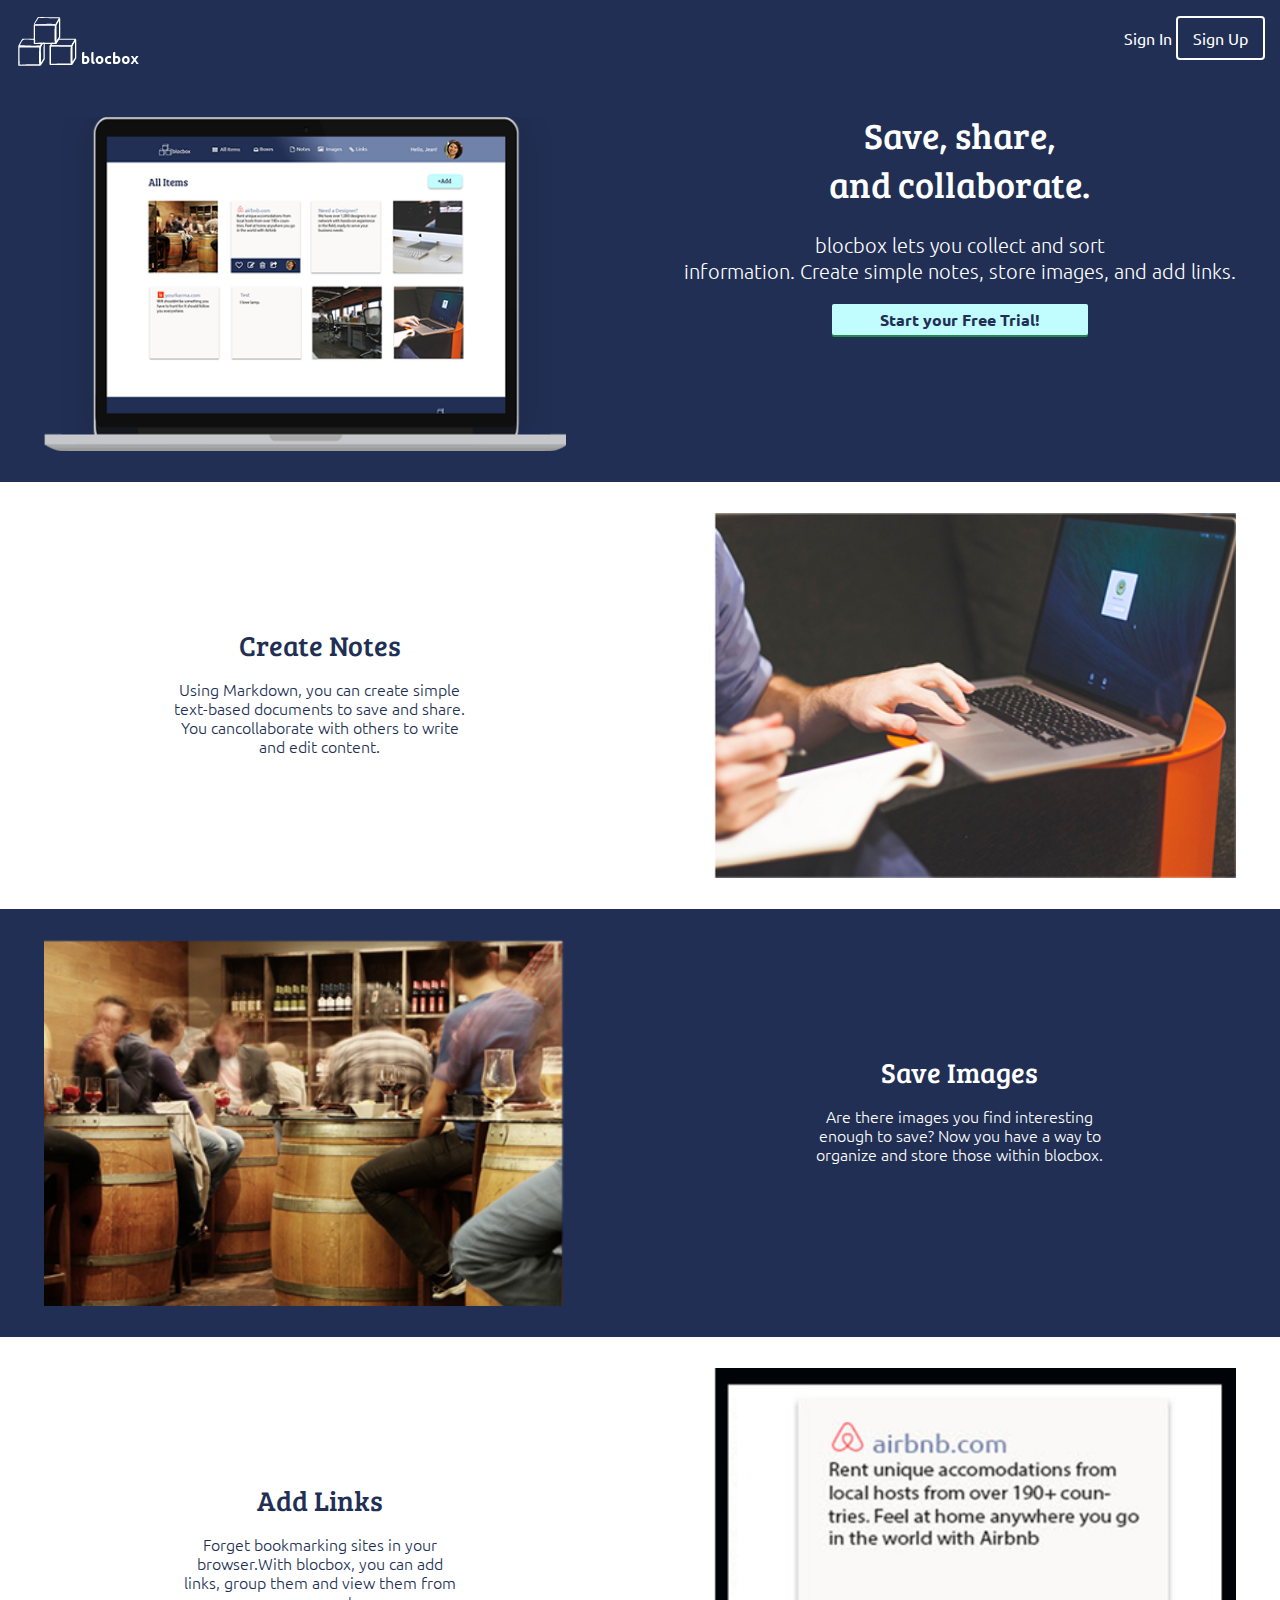
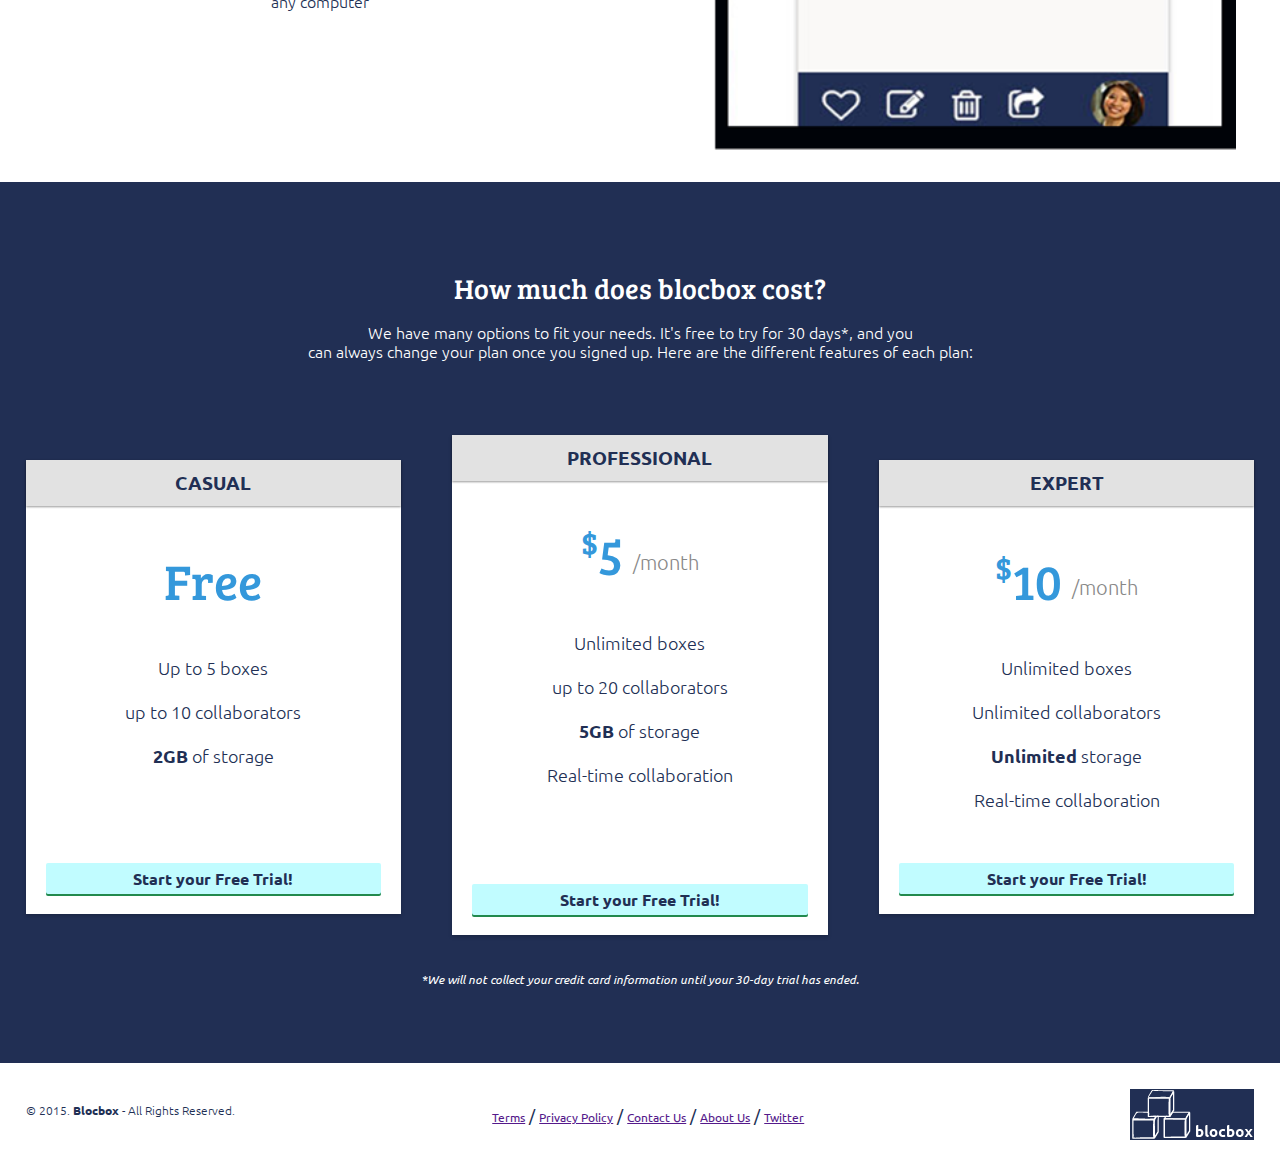
==== commit 0d56f6c5: "Checkpoint 31 complete" ====
--- a/index.html
+++ b/index.html
@@ -33,7 +33,7 @@
 				</div>
 				<div class="one-half">
 					<h1>Save, share, <br/>and collaborate.</h1>
-					<p>blocbox lets you collect and sort information.<br/>Create simple notes, store images, and add links.</p>
+					<p>blocbox lets you collect and sort<br/> information. Create simple notes, store images, and add links.</p>
 					<a href="signup.html" class="btn">Start your Free Trial!</a>
 				</div>
 			</div>	
@@ -47,51 +47,32 @@
 			<div class="one-half top30">
 				<i class="fa fa-file-o"></i>
 				<h2>Create Notes</h2>
-					<p>Using Markdown, you can create simple<br/> tet-based documents to save and share. You can<br/> collaborate with others to write and edit content.</p>
+					<p>Using Markdown, you can create simple <br/>text-based documents to save and share.<br/> You cancollaborate with others to write <br/>and edit content.</p>
 			</div>
 			<div class="one-half">
-				<img src="images/notes_07.png" alt="Blocbox"/>
+				<img src="images/notes_07.png" alt="Blocbox" class="img-full" />
 			</div>
 		</div>
-		<div class="content-width notes">
+		<div class="content-width images">
+			<div class="one-half">
+				<img src="images/images_11.png" alt="Blocbox" class="img-full" />
+			</div>
 			<div class="one-half top30">
-				<i class="fa fa-file-o"></i>
-				<h2>Create Notes</h2>
-					<p>Using Markdown, you can create simple<br/> tet-based documents to save and share. You can<br/> collaborate with others to write and edit content.</p>
-			</div>
-			<div class="one-half">
-				<img src="images/notes_07.png" alt="Blocbox"/>
-			</div>
-		</div>
-<!-- 		<div class="content-width">
-			<div class="notes one-half">
-				<i class="fa fa-file-o"></i>
-				<h2>Create Notes</h2>
-					<p>Using Markdown, you can create simple<br/> tet-based documents to save and share. You can<br/> collaborate with others to write and edit content.</p>
-			</div>
-			<div class="notes one-half">
-				<img src="images/notes_07.png" alt="Blocbox"/>
-			</div>
-		</div>
-		<div class="content-width">
-			<div class="images one-half">
-				<img src="images/images_11.png" alt="Blocbox"/>
-			</div>
-			<div class="images one-half">
 				<i class="fa fa-picture-o"></i>
 				<h2>Save Images</h2>
 					<p>Are there images you find interesting<br/> enough to save? Now you have a way to<br/> organize and store those within blocbox.</p>
 			</div>
 		</div>
-		<div class="content-width">
-			<div class="links one-half">
+		<div class="content-width links">
+			<div class="one-half top30">
 				<i class="fa fa-link"></i>
 				<h2>Add Links</h2>
-					<p>Forget bookmarking sites in your browser.<br/> With blocbox, you can add links, group<br/> them and view them form any computer</p>
-			<div class="links one-half">
-			<img src="images/links_15.png" alt="Blocbox"/>
+					<p>Forget bookmarking sites in your<br/>browser.With blocbox, you can add<br/>links, group them and view them from<br/>any computer</p>
 			</div>
-		</div> -->
+			<div class="one-half">
+				<img src="images/links_15.png" alt="Blocbox" class="img-full" />
+			</div>
+		</div>
 	</section>
 
 <!-- Pricing -->
--- a/css/style.css
+++ b/css/style.css
@@ -1,133 +1,104 @@
 /* CSS applied to all */
-
 html, body{
 	overflow-x: hidden;
 }
-
 body {
 	font-family: "Ubuntu", Helvetica, Arial, sans-serif;
 }
-
 h1, h2, h3, h4, h5, h6 {
 	font-family: "Bree serif", Helvetica, Arial, sans-serif;
 }
-
 h2 {
 	font-size: 28px;
 	font-weight: normal;
 	margin-bottom: 5px;
 }
-
 p {
 	font-size: 16px;
 	line-height: 19px;
 	font-weight: 100;
 }
-
+.notes,
+.links,
+.footer {
+   color: #212F54;
+}
+.container-hero, 
+.top-nav, 
+.logo, 
+.images, 
+.pricing {
+   background-color: #212F54;
+   color: #ffffff;
+}
 /* GRID */
-.content-width {
-   margin: 0 auto;
-   width: 1170px;
-}
-
-.content-width,
-.container, 
-.benefits, 
-.container-pricing,
-.container-hero, 
-.pricing,  
-.top-nav, 
-.notes, 
-.images, 
-.links,  
-.footer, 
-{
-margin-right: auto;
-margin-left: auto;
-padding-left: 15px;
-padding-right: 15px; 
-position: relative;
-}
-
-.container-hero, .top-nav, .logo, .images, .pricing {
-	background-color: #212F54;
-	color: #ffffff;
-}
 .top-nav:before,
+.top-nav:after,
 .container-hero:before,
-.content-width:before,
+.container-hero:after,
 .notes:before,
+.notes:after,
 .images:before,
+.images:after,
 .links:before,
+.links:after,
+.pricing:before,
+.pricing:after,
+.container:before,
+.container:after,
 .footer:before,
-.container:before,
-.pricing:before,
+.footer:after {
+	content: "";
+	display: table;
+} 
 .top-nav:after,
 .container-hero:after,
-.content-width:after,
 .notes:after,
 .images:after,
 .links:after,
-.footer:after,
+.pricing:after,
 .container:after,
-.pricing:after {
-	content: "";
-	display: table;
-} 
-
-.top-nav:after,
-.container-hero:after,
-.content-width:after,
-.notes:after,
-.images:after,
-.links:after,
-.footer:after,
-.container:after,
-.pricing:after  {
+.footer:after {
 	clear: both;
 } 
-
 .top-nav,
 .container-hero,
-.content-width,
 .notes,
 .images,
 .links,
-.footer,
-.container,
-.pricing {
+.pricing,
+.container, 
+.footer {
 	clear: both;
 	*zoom: 1;
 } 
-
 .one-half {
    width: 48%;
    margin: 0 1%;
    float: left;
 }
-
 /* HEADER */
 header {
    color:#FFFFFF;
    background: ##212F54;
-/*   max-height: 100%;
-*/   max-width: 100%;
- }
-
+   max-width: 100%;
+ }
  header nav {
  	padding: 1em 0;
  }
-
+ header .logo {
+   padding-left: 1em;
+ }
  header nav ul {
    display:inline;
    text-align: right;
    float:right;
-   margin:0;
+   margin: 0 15px;
  }
  header nav ul > li {
    list-style-type: none;
    display: inline-block;
-   margin:0 15px;
+   margin: 0;
 }
  header nav ul > li.btn-outline {
    padding:10px 15px;
@@ -144,39 +115,27 @@
  header nav ul > li.btn-outline:hover > a {
    color:#34495E;
  }
-
  header .container-hero {
    text-align: center;
    display: block;
    position: relative;
  }
-
  header .container-hero h1 {
-   font-size:48px;
+   font-size:36px;
    font-weight: normal;
-   margin:95px 0 0;
- }
- 
+ }
  header .container-hero p {
-   font-size: 22px;
+   font-size: 20px;
    line-height: 26px;
    font-weight: 100;
-  margin:10px 0 40px; 
- }
-
+ }
+ 
 .container-hero h1, 
 .container-hero p, 
 .container-hero a {
 	margin-left: auto;
 	margin-right: auto;
-	display: block;
-	position: relative;
-	text-align: center;
-}
-.container-hero h1 {
-	margin-top: 5%;
-}
-
+}
 .container-hero a {
 	width: 40%;
 	margin-bottom: 5%;
@@ -189,91 +148,61 @@
 	margin: 5%;
 	float: left;
 }
-
 .img-full {
-   width: 100%;
-}
-
-
-/* HELP!!! Notes & Links- I am unable to figure out 
-how to properly align the photo on the page like I
-did for the hero and the links section. HELP!!! */
-
-
+   width: 85%;
+   position: relative;
+}
+/* BENEFITS */
 .benefits {
    text-align: center;
    display:block;
    position:relative;
- }
-
+}
   .benefits i {
    font-size:60px;
-   margin:5% 0 0 0;
-  }
-/*
-  .notes {
+   margin: 5% 0 0 0;
+}
+/* .notes {
    display:inline;
    float:left;
    margin:0;
 }
-
 .notes.one-half,
 .notes img {
    vertical-align: middle;
    margin:0 15px;
-}
-*/
-
-.notes {
-   padding: 60px 0;
-}
-
+}*/
 .top30 {
    padding-top: 30px;
 }
-
-.notes i {
-   color:#212F54;
-   }
-
 .notes img {
 	margin: 5%;
 	float: right;
 }
-
-/* Images */
-.images p {
-	padding-bottom: 25px;
-} 
 .images img {
 	margin: 5%;
 	float: left;
 }
-
 /* Links */
 .links img {
 	margin: 5%;
 	float: right;
 }
-
 /* Pricing */
-
 .pricing {
 	text-align: center;
 	padding: 4em 0;
 }
-
- .pricing h2, .pricing p {
+.pricing h2, .pricing p {
    color:#FFFFFF;
- }
- .pricing ul {
+}
+.pricing ul {
    margin:0 auto;
    padding:2em 0;
- }
- .pricing ul li {
+}
+.pricing ul li {
    list-style-type: none;
- }
-
+}
 .box {
    padding:0 15px 15px;
    background: #FFFFFF;
@@ -281,14 +210,12 @@
    min-height: 439px;
    position: relative;
    margin-top: 25px;
- }
-
- .box.middle {
+}
+.box.middle {
    min-height: 485px;
    margin-top:0px;
- }
-
- .box h3 {
+}
+.box h3 {
    font-family: "Ubuntu", Helvetica, Arial, sans-serif;
    font-weight: 600;
    text-transform: uppercase;
@@ -302,33 +229,29 @@
    padding:10px 0;
    color: #212F54;
 }
-
- .box h4 {
+.box h4 {
    font-size:50px;
    font-weight: normal;
    margin:40px 0 10px;
    color:#3498DB;
- }
- .box h4 span {
+} 
+.box h4 span {
    font-size:32px;
    vertical-align: top;
- }
-
- .box h4 span.month {
+}
+.box h4 span.month {
    font-family: "Ubuntu", Helvetica, Arial, sans-serif;
    font-weight: 100;
    color:#888888;
    font-size:20px;
    vertical-align: middle;
- }
-
- .box ul li {
+}
+.box ul li {
    font-size:18px;
    margin-bottom:20px;
    font-weight: 100;
    color: #212F54;
  }
-
 .one-third {
 	width:29.333%;
 	float: left;
@@ -336,43 +259,36 @@
 	min-height: 1px;
 	margin: 2%;
 }
-
- .box .btn {
+.box .btn {
    position:absolute;
    bottom:20px;
    left:20px;
    right:20px;
- }
- .small {
+}
+.small {
    font-size: 12px;
    color: #FEFEFE;
    line-height: 15px;
    font-style:italic;
    text-align: center;
    position: relative;
- }
-
+}
 /* Footer */
-
 .left-footer p {
 	font-size: 12px;
 }
-
 .link-middle-footer li {
 	display: inline;
 	font-size: 12px;
 }
-
 .right-footer img {
 	float: right;
 }
-
 .footer {
 	background-color: white;
 }
-
- /* BUTTONS */
- .btn {
+/* BUTTONS */
+.btn {
    border-radius: 2px;
    color:#212F54;
    font-weight: 700;
@@ -380,66 +296,61 @@
    padding:5px 5px;
    background: #C1FCFF;
    box-shadow: 0px 2px 0px 0px #22894E;
- }
-
- /* Checkpoint 30 Media Queries */
-
-@media (min-width: 400px) {
-   .one-half {
+}
+/* Checkpoint 30 Media Queries */
+/*@media (min-width: 400px) {
+  /*.one-half {
       width: 100%;
       margin: 0 auto;
    }
-}
-
+   .one-half {
+      width: 50%;
+      margin: 0;
+   }
+}*/
 @media (min-width: 768px) {
-   /*.content-width,
-   .container, 
-   .benefits, 
-   .container-pricing,*/
+   .content-width,
+   .notes, 
+   .images, 
+   .links,
    .container-hero,
    .pricing,  
    .top-nav,  
    .footer  {
       width: 100%;
-   }
-   .content-width {
-      width: 90%;
       margin: 0 auto;
    }
    .one-half {
       width: 48%;
       margin: 0 1%;
    }
-
-}
- @media (min-width: 992px) {
-.content-width,
+}
+@media (min-width: 992px) {
 .container-hero, 
 .pricing,  
 .top-nav, 
-/*.notes, 
+.notes, 
 .images, 
-.links,*/  
-.footer  {
-     /*width: 100%;*/
-     width: 970px;
-   }
-   /*.one-half {
-     width:100%;
-   }*/
+.links,
+.footer {
+     width: 100%;
+     margin: 0 auto;
+   }
    .one-third {
      width:29.33333%;
    }
- }
+}
 @media (min-width: 1200px) {
    .container-hero,
    .top-nav {
       width: 100%;
+      margin: 0;
    }
    .content-width,
    .pricing,  
    .footer {
-     width: 1170px;
-   }
- }
+     width: 100%;
+     margin: 0 auto;
+   }
+}
 
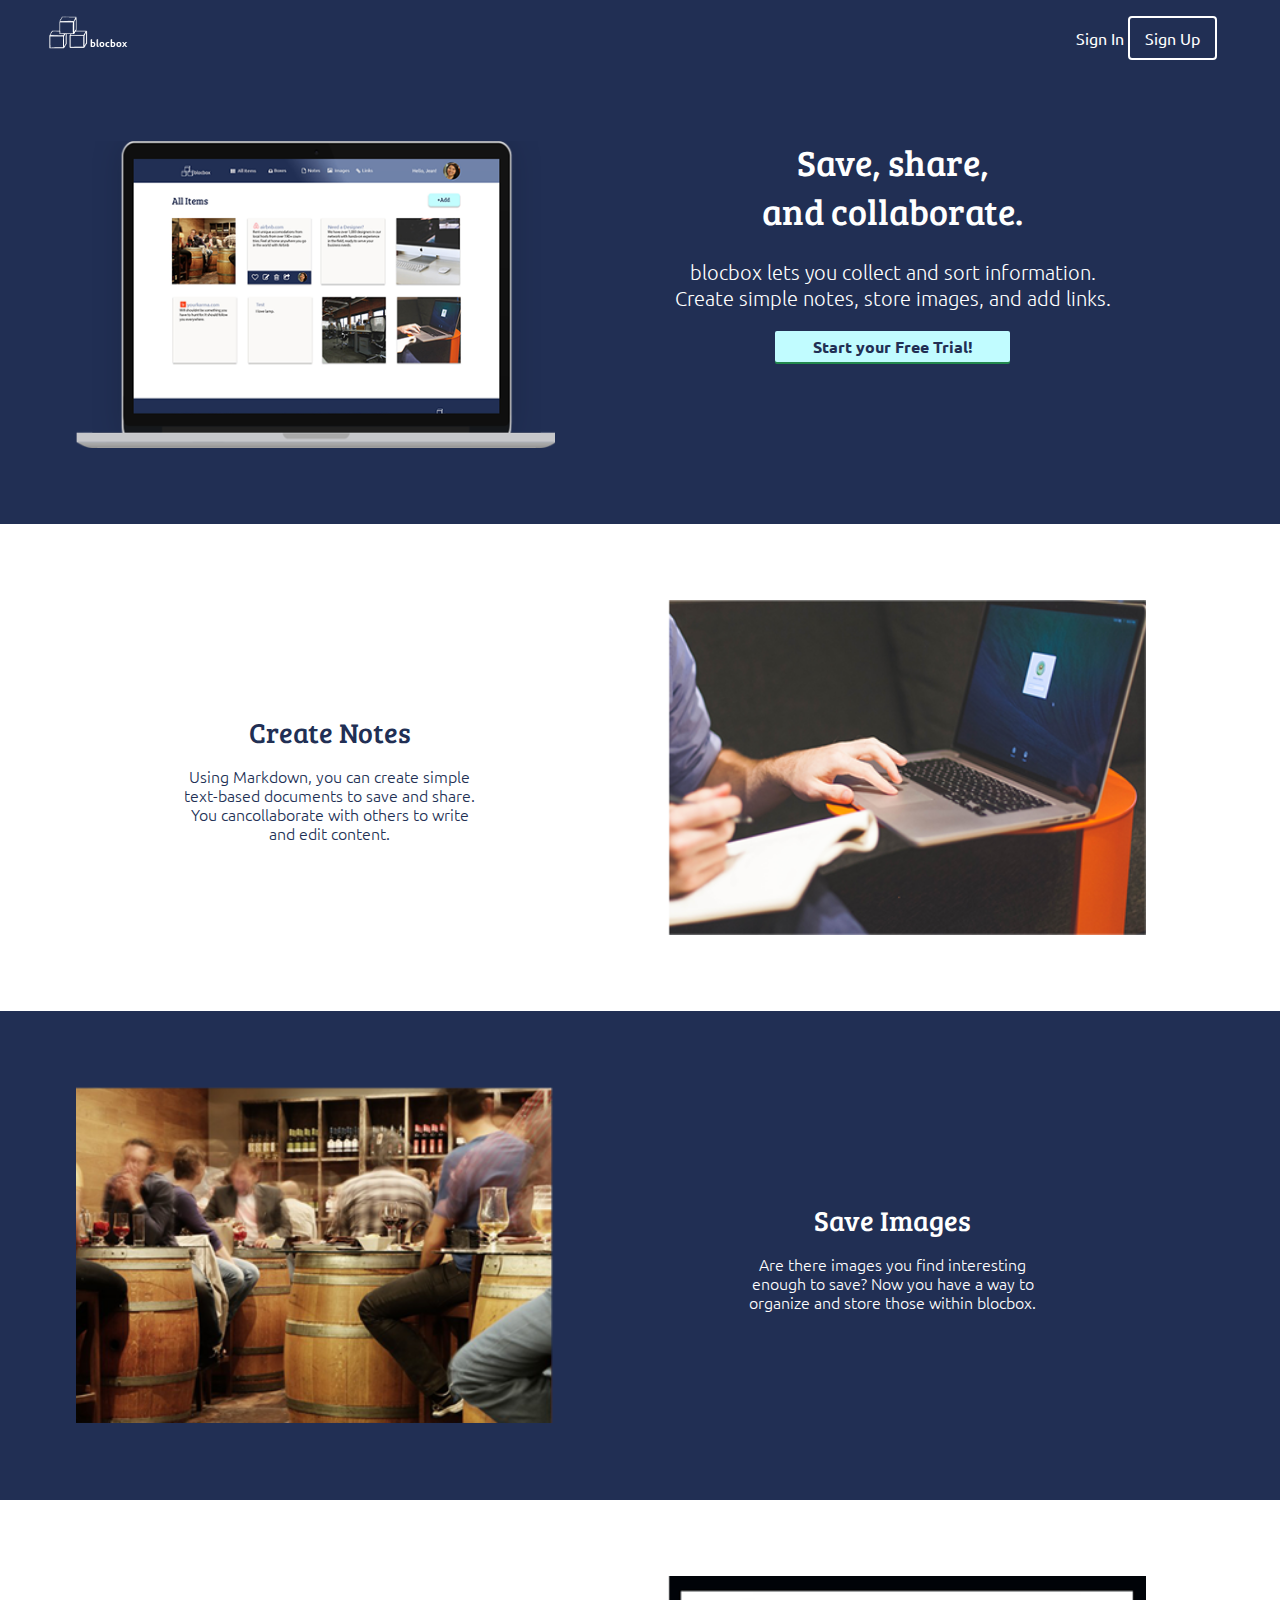
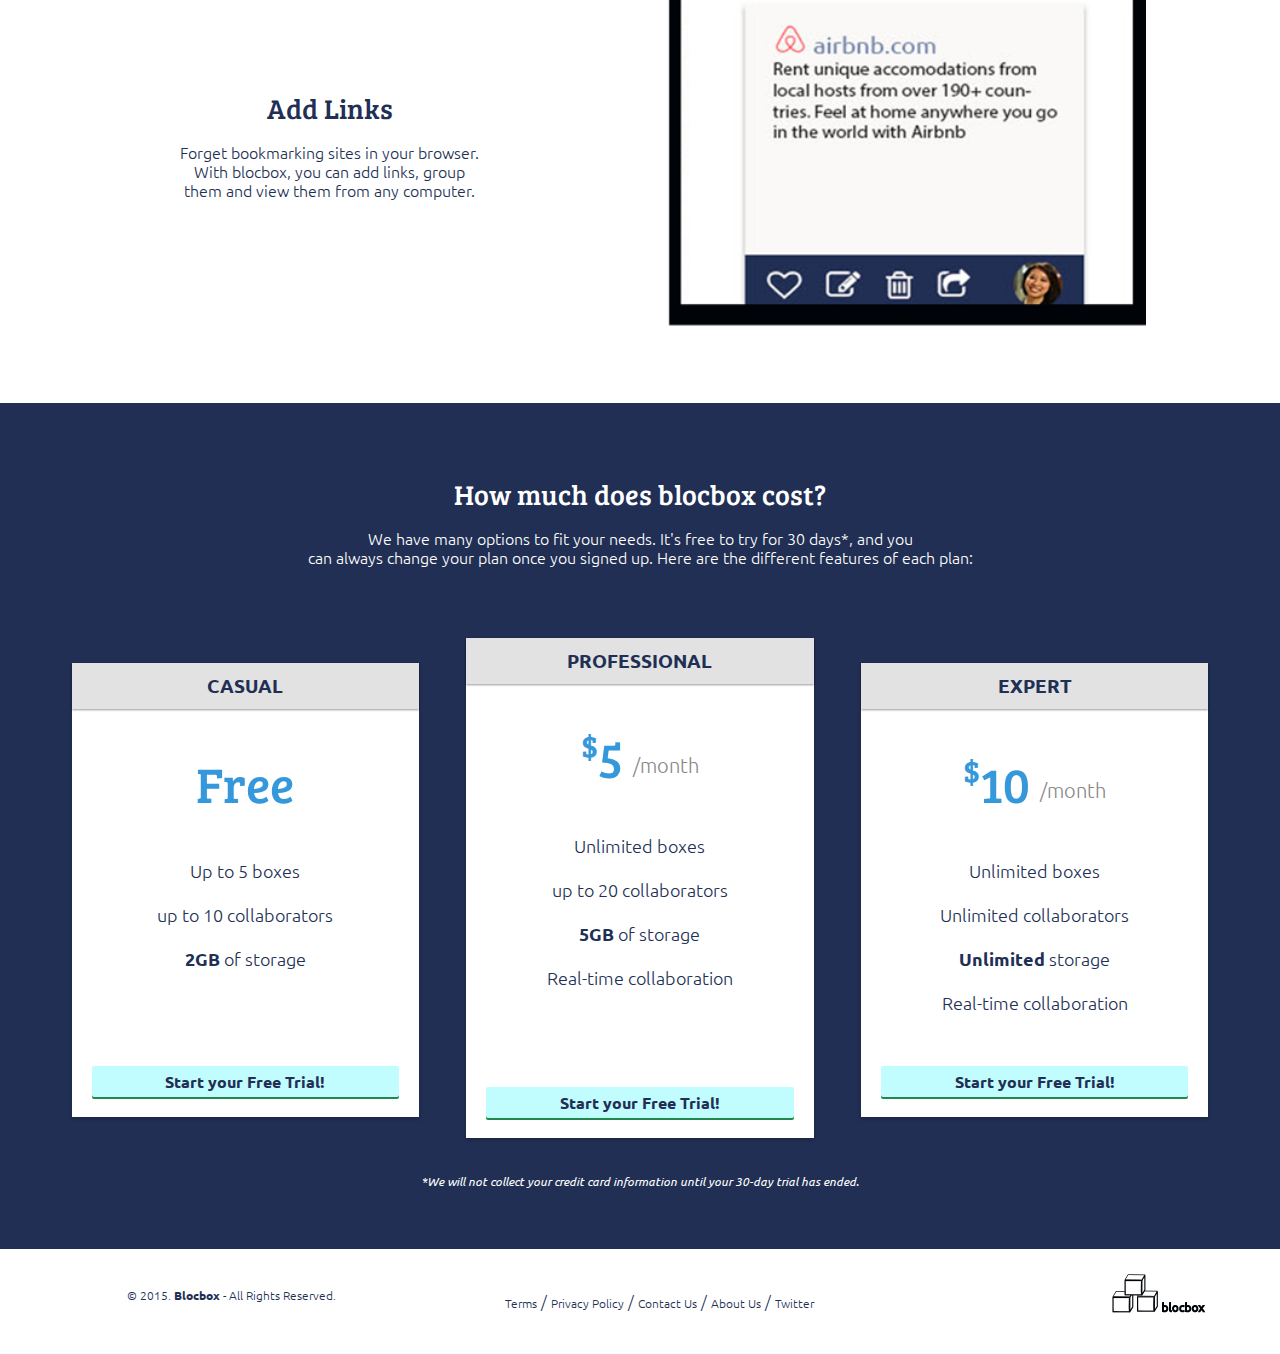
==== commit 4966d33b: "Footer completed" ====
--- a/index.html
+++ b/index.html
@@ -32,8 +32,8 @@
 					<img src="images/laptop_03.png" alt="Blocbox" class="img-full" />
 				</div>
 				<div class="one-half">
-					<h1>Save, share, <br/>and collaborate.</h1>
-					<p>blocbox lets you collect and sort<br/> information. Create simple notes, store images, and add links.</p>
+					<h1>Save, share,<br/>and collaborate.</h1>
+					<p>blocbox lets you collect and sort information. <br/>Create simple notes, store images, and add links.</p>
 					<a href="signup.html" class="btn">Start your Free Trial!</a>
 				</div>
 			</div>	
@@ -47,7 +47,7 @@
 			<div class="one-half top30">
 				<i class="fa fa-file-o"></i>
 				<h2>Create Notes</h2>
-					<p>Using Markdown, you can create simple <br/>text-based documents to save and share.<br/> You cancollaborate with others to write <br/>and edit content.</p>
+					<p>Using Markdown, you can create simple <br/>text-based documents to save and share. <br/>You cancollaborate with others to write <br/>and edit content.</p>
 			</div>
 			<div class="one-half">
 				<img src="images/notes_07.png" alt="Blocbox" class="img-full" />
@@ -67,7 +67,7 @@
 			<div class="one-half top30">
 				<i class="fa fa-link"></i>
 				<h2>Add Links</h2>
-					<p>Forget bookmarking sites in your<br/>browser.With blocbox, you can add<br/>links, group them and view them from<br/>any computer</p>
+					<p>Forget bookmarking sites in your browser.<br/>With blocbox, you can add links, group <br/>them and view them from any computer.</p>
 			</div>
 			<div class="one-half">
 				<img src="images/links_15.png" alt="Blocbox" class="img-full" />
@@ -82,6 +82,7 @@
 		<p>We have many options to fit your needs. It's free to try for 30 days*, and you <br/> can always change your plan once you signed up. Here are the different features of each plan:</p>
 	</div>
 	<ul class="container-pricing">
+	 <div class="pricing-menu">
 		<li class="one-third">
 			<div class="box">
 				<h3>Casual</h3>
@@ -120,7 +121,8 @@
 				<a href="signup.html" class="btn">Start your Free Trial!</a>
 			</div>
 		</li>
-		</ul>
+	 </div>	
+	</ul>
 	<div class="container">
    		<p class="small">*We will not collect your credit card information until your 30-day trial has ended.</p>
  	</div>
@@ -143,7 +145,7 @@
 				</ul>
 			</nav>
 		<div class="right-footer one-third">
-			<img class="logo" src="images/smalllogo.png" alt="Blocbox"/>
+			<img class="logo" src="images/Footerlogo_03.png" alt="Blocbox" />
 		</div>
 	</div>
 </footer>
--- a/css/style.css
+++ b/css/style.css
@@ -1,6 +1,6 @@
 /* CSS applied to all */
-html, body{
-	overflow-x: hidden;
+html, body {
+   overflow-x: hidden;
 }
 body {
 	font-family: "Ubuntu", Helvetica, Arial, sans-serif;
@@ -73,21 +73,22 @@
 	*zoom: 1;
 } 
 .one-half {
-   width: 48%;
-   margin: 0 1%;
+   width: 44%;
+   margin: 0 auto;
    float: left;
 }
+.container-hero .content-width,
+.benefits .content-width {
+   padding: 3em;
+}
 /* HEADER */
+nav .content-width {
+   padding: 1em 3em;
+}
 header {
    color:#FFFFFF;
    background: ##212F54;
    max-width: 100%;
- }
- header nav {
- 	padding: 1em 0;
- }
- header .logo {
-   padding-left: 1em;
  }
  header nav ul {
    display:inline;
@@ -99,7 +100,7 @@
    list-style-type: none;
    display: inline-block;
    margin: 0;
-}
+ }
  header nav ul > li.btn-outline {
    padding:10px 15px;
    border:2px solid #FFFFFF;
@@ -129,7 +130,9 @@
    line-height: 26px;
    font-weight: 100;
  }
- 
+.container-hero {
+   padding-bottom: 3em;
+}
 .container-hero h1, 
 .container-hero p, 
 .container-hero a {
@@ -162,19 +165,8 @@
    font-size:60px;
    margin: 5% 0 0 0;
 }
-/* .notes {
-   display:inline;
-   float:left;
-   margin:0;
-}
-.notes.one-half,
-.notes img {
-   vertical-align: middle;
-   margin:0 15px;
-}*/
-.top30 {
-   padding-top: 30px;
-}
+.top30 {padding-top: 30px;}
+
 .notes img {
 	margin: 5%;
 	float: right;
@@ -191,7 +183,7 @@
 /* Pricing */
 .pricing {
 	text-align: center;
-	padding: 4em 0;
+	padding: 3em 0;
 }
 .pricing h2, .pricing p {
    color:#FFFFFF;
@@ -202,6 +194,12 @@
 }
 .pricing ul li {
    list-style-type: none;
+}
+.pricing-menu,
+.container-pricing:first-child,
+.container {
+   padding-left: 3em;
+   padding-right: 3em;
 }
 .box {
    padding:0 15px 15px;
@@ -213,7 +211,7 @@
 }
 .box.middle {
    min-height: 485px;
-   margin-top:0px;
+   margin-top: 0px;
 }
 .box h3 {
    font-family: "Ubuntu", Helvetica, Arial, sans-serif;
@@ -273,20 +271,35 @@
    text-align: center;
    position: relative;
 }
-/* Footer */
+/* Footer*/ 
+ footer {
+   background-color: #FFFFFF;
+   color: #212F54;
+   height: 50px;
+ }
+ footer p, footer nav ul {
+   font-weight:100;
+   text-align: center;
+ }
+ footer nav ul li a {
+   color:#212F54;
+   text-decoration: none;
+ }
 .left-footer p {
 	font-size: 12px;
+   padding-left: 3em;
 }
 .link-middle-footer li {
+   list-style-type: none;
 	display: inline;
 	font-size: 12px;
 }
 .right-footer img {
 	float: right;
-}
-.footer {
-	background-color: white;
-}
+   background: transparent;
+   padding-right: 3em;
+}
+
 /* BUTTONS */
 .btn {
    border-radius: 2px;
@@ -298,16 +311,30 @@
    box-shadow: 0px 2px 0px 0px #22894E;
 }
 /* Checkpoint 30 Media Queries */
-/*@media (min-width: 400px) {
-  /*.one-half {
+@media (min-width: 400px) {
+  .one-half {
       width: 100%;
       margin: 0 auto;
    }
-   .one-half {
-      width: 50%;
-      margin: 0;
-   }
-}*/
+   header nav img {
+      width: 80px;
+   }
+   nav .content-width {
+      padding-right: 3em;
+   }
+
+   .one-third {
+      width: 100%;
+   }
+   .box.middle {
+   margin-top: 25px;
+   }
+  /*.right-footer .logo {
+   position: relative;
+   display: inline-block;
+   vertical-align: middle;
+   }*/
+}
 @media (min-width: 768px) {
    .content-width,
    .notes, 
@@ -321,8 +348,17 @@
       margin: 0 auto;
    }
    .one-half {
-      width: 48%;
-      margin: 0 1%;
+      width: 44%;
+      margin: 0 auto;
+   }
+    .one-third {
+      width: 29.333%;
+   }
+    .box.middle {
+   margin-top: 0px;
+   }
+    header nav ul {
+   padding-right: 6em;
    }
 }
 @media (min-width: 992px) {
@@ -352,5 +388,8 @@
      width: 100%;
      margin: 0 auto;
    }
+   .one-third {
+      width: 29.333%;
+   }
 }
 
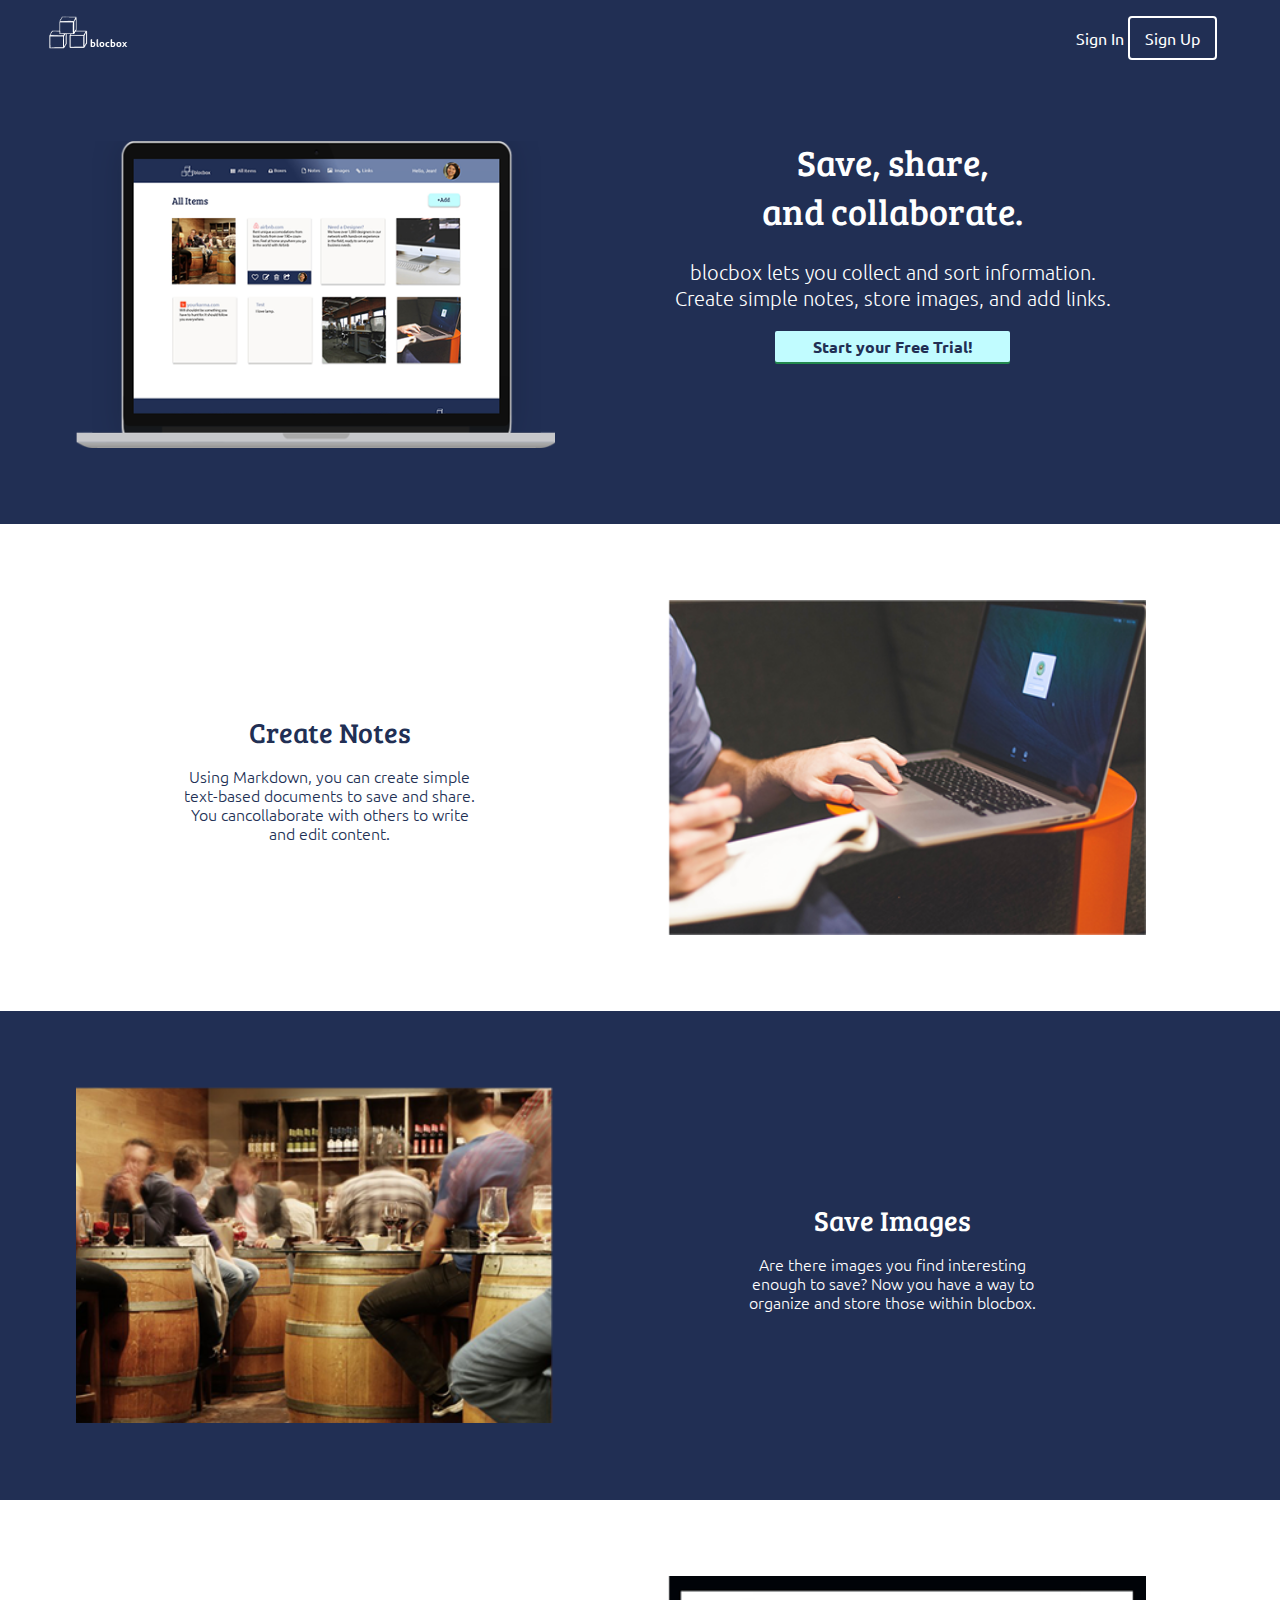
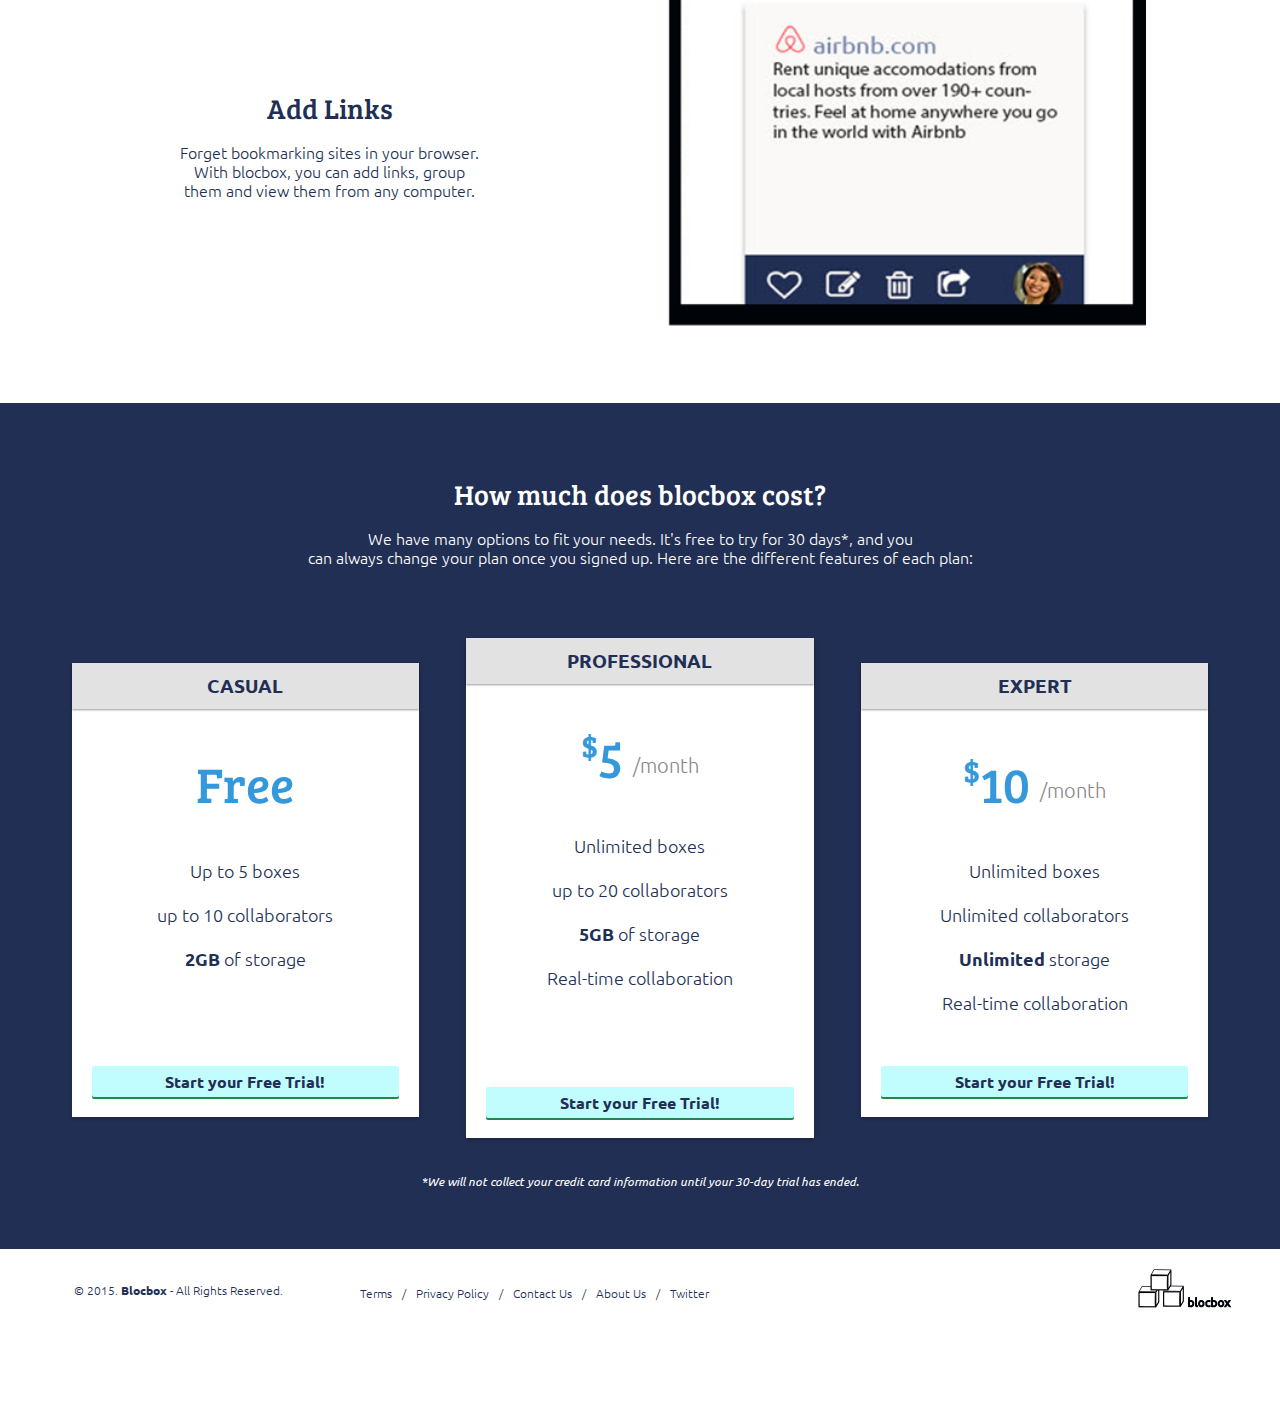
==== commit f692830d: "Updated footer files from 7/16 session" ====
--- a/index.html
+++ b/index.html
@@ -130,21 +130,43 @@
 </main>
 
 <!-- Footer -->
-<footer>
+
+<!-- <footer>
 	<div class="footer">
-		<div class="left-footer one-third">
+		<div class="small-left">
 			<p class="copyright">&copy; 2015. <strong>Blocbox</strong> - All Rights Reserved. </p>
 		</div>
-			<nav class="link-middle-footer one-third">
+			<nav class="large-middle">
 				<ul>
-					<li><a href="">Terms</a></li> /
-					<li><a href="">Privacy Policy</a></li> /
-					<li><a href="">Contact Us</a></li> /
-					<li><a href="">About Us</a></li> /
+					<li><a href="">Terms</a>/</li>
+					<li><a href="">Privacy Policy</a>/</li>
+					<li><a href="">Contact Us</a>/</li>
+					<li><a href="">About Us</a>/</li>
 					<li><a href="">Twitter</a></li>
 				</ul>
 			</nav>
-		<div class="right-footer one-third">
+		<div class="small-right">
+			<img class="logo" src="images/Footerlogo_03.png" alt="Blocbox" />
+		</div>
+	</div>
+</footer> -->
+
+
+<footer>
+	<div class="footer">
+		<div class="left-footer">
+			<p class="copyright">&copy; 2015. <strong>Blocbox</strong> - All Rights Reserved. </p>
+		</div>
+			<nav class="link-middle-footer">
+				<ul>
+					<li><a href="">Terms</a>/</li>
+					<li><a href="">Privacy Policy</a>/</li>
+					<li><a href="">Contact Us</a>/</li>
+					<li><a href="">About Us</a>/</li>
+					<li><a href="">Twitter</a></li>
+				</ul>
+			</nav>
+		<div class="right-footer">
 			<img class="logo" src="images/Footerlogo_03.png" alt="Blocbox" />
 		</div>
 	</div>
--- a/css/style.css
+++ b/css/style.css
@@ -275,7 +275,7 @@
  footer {
    background-color: #FFFFFF;
    color: #212F54;
-   height: 50px;
+   padding: 20px 0 100px 0;
  }
  footer p, footer nav ul {
    font-weight:100;
@@ -285,6 +285,41 @@
    color:#212F54;
    text-decoration: none;
  }
+
+footer ul {
+   text-align: center;
+}
+
+footer li {
+   list-style-type: none;
+   float: left;
+   margin: 0 10px 0 0;
+   font-size: 12px;
+   text-align: center;
+
+}
+
+footer li a {
+   margin-right: 10px;
+}
+
+.left-footer {
+   width: 25%;
+   float: left;
+}
+
+.link-middle-footer {
+   width: 50%;
+   float: left;
+}
+
+.right-footer {
+   width: 25%;
+   float: right;
+}
+
+
+
 .left-footer p {
 	font-size: 12px;
    padding-left: 3em;
@@ -299,6 +334,21 @@
    background: transparent;
    padding-right: 3em;
 }
+
+.large-middle {
+   width: 50%;
+   float: left;
+   text-align: center;
+}
+
+.small-left, .small-right {
+   width: 25%;
+   float: left;
+}
+
+
+
+
 
 /* BUTTONS */
 .btn {
@@ -329,12 +379,35 @@
    .box.middle {
    margin-top: 25px;
    }
+
+   .left-footer, .link-middle-footer {
+      width: 100%;
+   }
+
+   .right-footer {
+      display: none;
+   }
   /*.right-footer .logo {
    position: relative;
    display: inline-block;
    vertical-align: middle;
    }*/
 }
+
+@media (min-width: 600px) {
+   .left-footer {
+      width: 35%;
+   }
+
+   .link-middle-footer {
+      width: 65%;
+      float: right;
+   }
+
+}
+
+
+
 @media (min-width: 768px) {
    .content-width,
    .notes, 
@@ -360,6 +433,19 @@
     header nav ul {
    padding-right: 6em;
    }
+
+   .left-footer {
+      width: 25%;
+   }
+
+   .link-middle-footer {
+      width: 50%;
+      float: left;
+   }
+
+   .right-footer {
+      display: block;
+   }
 }
 @media (min-width: 992px) {
 .container-hero, 
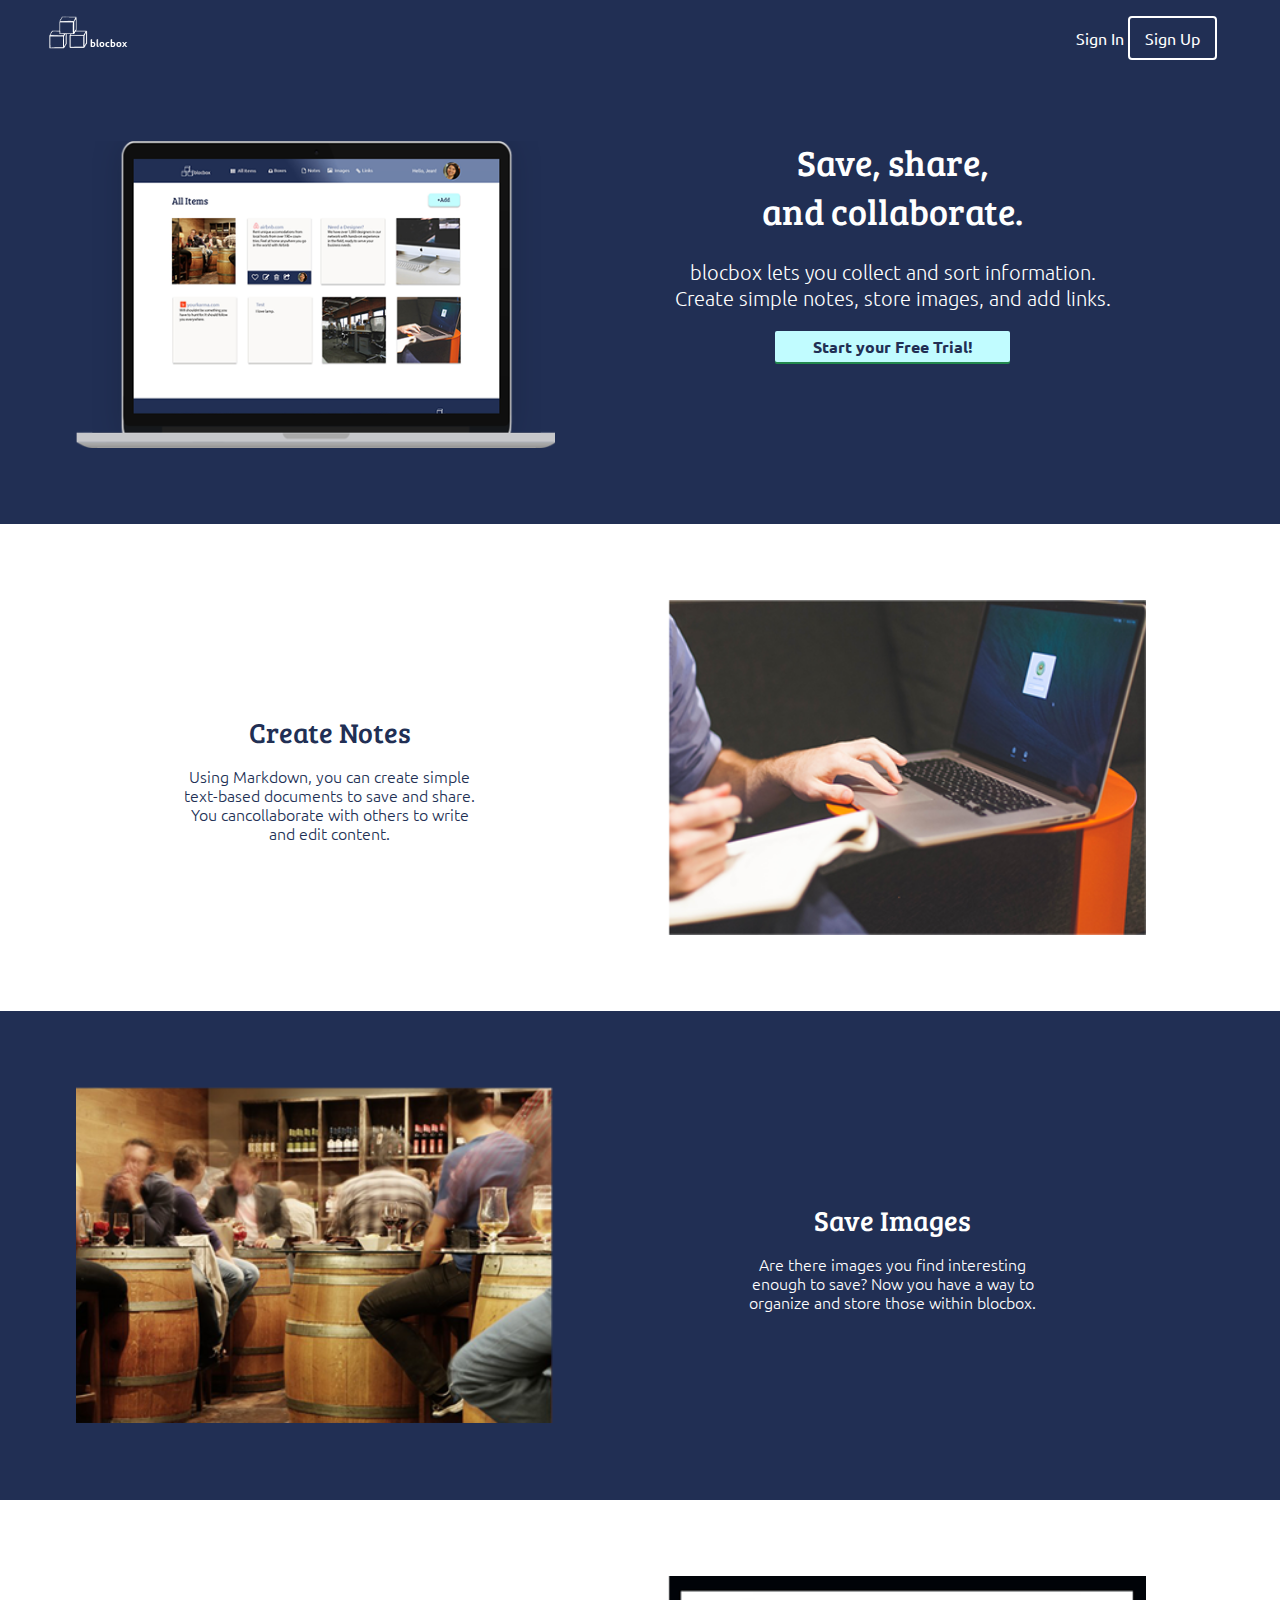
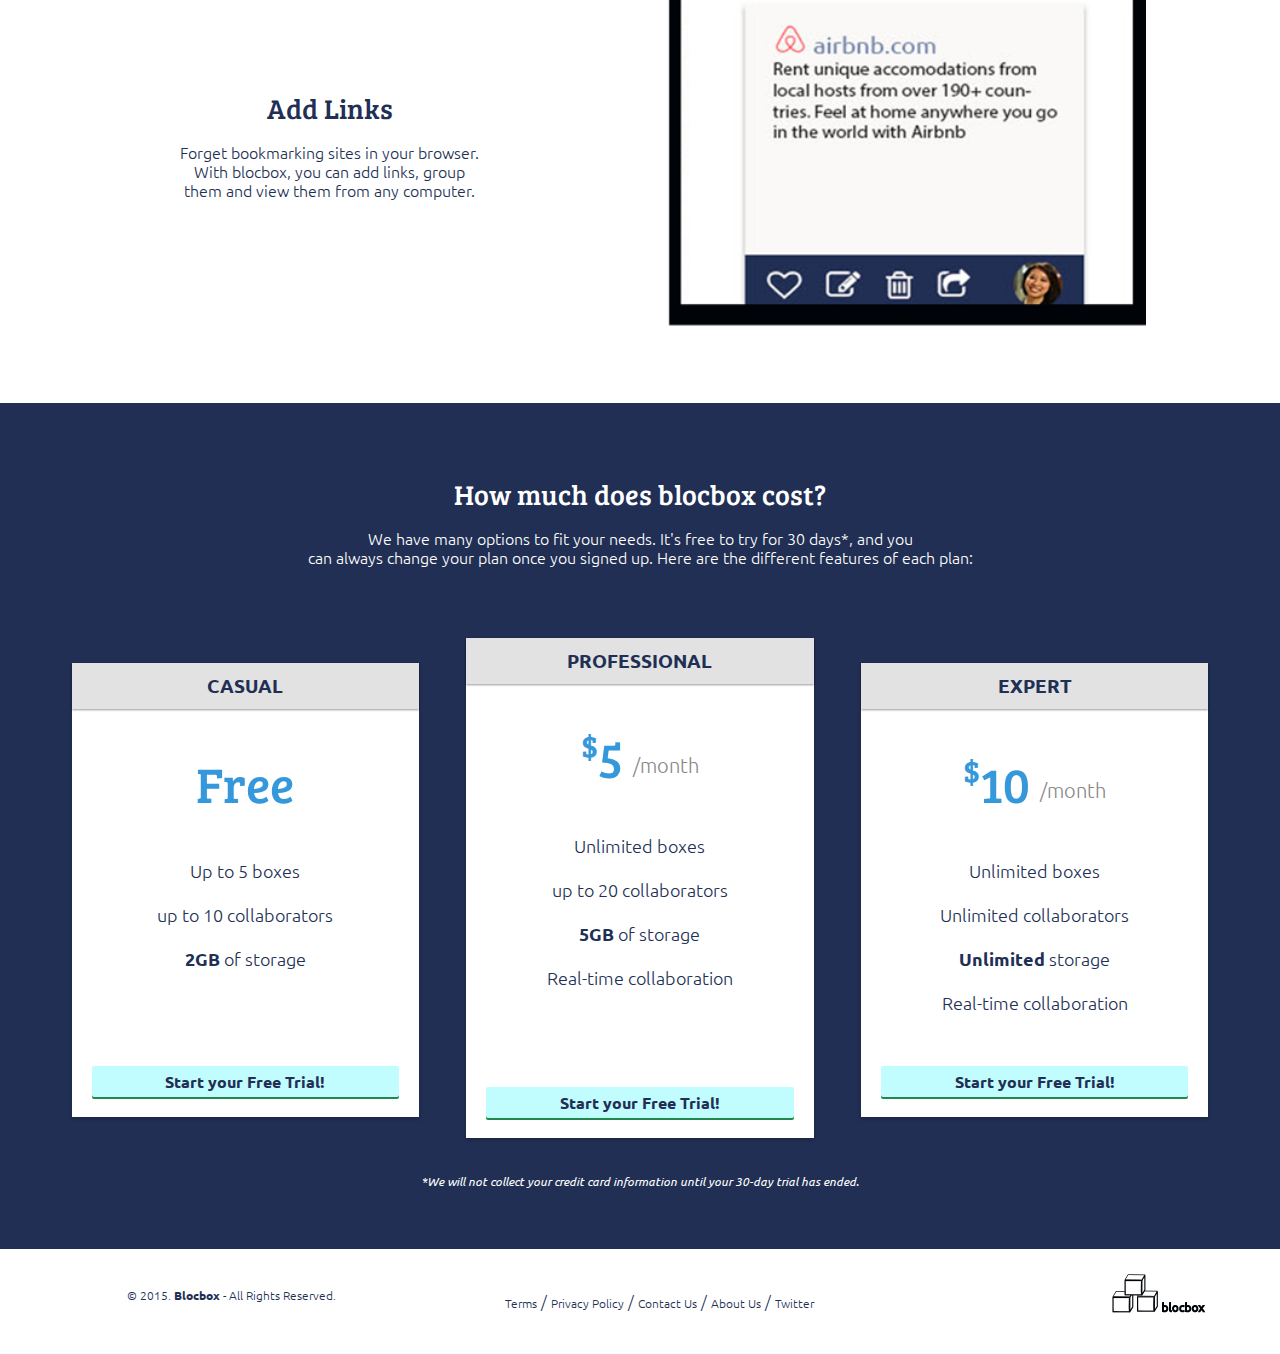
==== commit 2c66a8eb: "Merging master with gh-pages" ====
--- a/index.html
+++ b/index.html
@@ -130,43 +130,21 @@
 </main>
 
 <!-- Footer -->
-
-<!-- <footer>
+<footer>
 	<div class="footer">
-		<div class="small-left">
+		<div class="left-footer one-third">
 			<p class="copyright">&copy; 2015. <strong>Blocbox</strong> - All Rights Reserved. </p>
 		</div>
-			<nav class="large-middle">
+			<nav class="link-middle-footer one-third">
 				<ul>
-					<li><a href="">Terms</a>/</li>
-					<li><a href="">Privacy Policy</a>/</li>
-					<li><a href="">Contact Us</a>/</li>
-					<li><a href="">About Us</a>/</li>
+					<li><a href="">Terms</a></li> /
+					<li><a href="">Privacy Policy</a></li> /
+					<li><a href="">Contact Us</a></li> /
+					<li><a href="">About Us</a></li> /
 					<li><a href="">Twitter</a></li>
 				</ul>
 			</nav>
-		<div class="small-right">
-			<img class="logo" src="images/Footerlogo_03.png" alt="Blocbox" />
-		</div>
-	</div>
-</footer> -->
-
-
-<footer>
-	<div class="footer">
-		<div class="left-footer">
-			<p class="copyright">&copy; 2015. <strong>Blocbox</strong> - All Rights Reserved. </p>
-		</div>
-			<nav class="link-middle-footer">
-				<ul>
-					<li><a href="">Terms</a>/</li>
-					<li><a href="">Privacy Policy</a>/</li>
-					<li><a href="">Contact Us</a>/</li>
-					<li><a href="">About Us</a>/</li>
-					<li><a href="">Twitter</a></li>
-				</ul>
-			</nav>
-		<div class="right-footer">
+		<div class="right-footer one-third">
 			<img class="logo" src="images/Footerlogo_03.png" alt="Blocbox" />
 		</div>
 	</div>
--- a/css/style.css
+++ b/css/style.css
@@ -175,12 +175,11 @@
 	margin: 5%;
 	float: left;
 }
-/* Links */
 .links img {
 	margin: 5%;
 	float: right;
 }
-/* Pricing */
+/* PRICING */
 .pricing {
 	text-align: center;
 	padding: 3em 0;
@@ -275,7 +274,7 @@
  footer {
    background-color: #FFFFFF;
    color: #212F54;
-   padding: 20px 0 100px 0;
+   height: 50px;
  }
  footer p, footer nav ul {
    font-weight:100;
@@ -285,41 +284,6 @@
    color:#212F54;
    text-decoration: none;
  }
-
-footer ul {
-   text-align: center;
-}
-
-footer li {
-   list-style-type: none;
-   float: left;
-   margin: 0 10px 0 0;
-   font-size: 12px;
-   text-align: center;
-
-}
-
-footer li a {
-   margin-right: 10px;
-}
-
-.left-footer {
-   width: 25%;
-   float: left;
-}
-
-.link-middle-footer {
-   width: 50%;
-   float: left;
-}
-
-.right-footer {
-   width: 25%;
-   float: right;
-}
-
-
-
 .left-footer p {
 	font-size: 12px;
    padding-left: 3em;
@@ -334,21 +298,6 @@
    background: transparent;
    padding-right: 3em;
 }
-
-.large-middle {
-   width: 50%;
-   float: left;
-   text-align: center;
-}
-
-.small-left, .small-right {
-   width: 25%;
-   float: left;
-}
-
-
-
-
 
 /* BUTTONS */
 .btn {
@@ -360,7 +309,7 @@
    background: #C1FCFF;
    box-shadow: 0px 2px 0px 0px #22894E;
 }
-/* Checkpoint 30 Media Queries */
+/* MEDIA QUERIES */
 @media (min-width: 400px) {
   .one-half {
       width: 100%;
@@ -379,35 +328,10 @@
    .box.middle {
    margin-top: 25px;
    }
-
-   .left-footer, .link-middle-footer {
-      width: 100%;
-   }
-
-   .right-footer {
-      display: none;
-   }
-  /*.right-footer .logo {
-   position: relative;
-   display: inline-block;
-   vertical-align: middle;
-   }*/
-}
-
-@media (min-width: 600px) {
-   .left-footer {
-      width: 35%;
-   }
-
-   .link-middle-footer {
-      width: 65%;
-      float: right;
-   }
-
-}
-
-
-
+   footer img {
+   display: none;
+   }
+}
 @media (min-width: 768px) {
    .content-width,
    .notes, 
@@ -433,18 +357,8 @@
     header nav ul {
    padding-right: 6em;
    }
-
-   .left-footer {
-      width: 25%;
-   }
-
-   .link-middle-footer {
-      width: 50%;
-      float: left;
-   }
-
-   .right-footer {
-      display: block;
+    footer img {
+   display: block;
    }
 }
 @media (min-width: 992px) {
@@ -478,4 +392,291 @@
       width: 29.333%;
    }
 }
+/* DASHBOARD */
+.dashboard {
+   background: #F7F7F7;
+}
+.left-nav {
+   height: 100%;
+   width: 280px;
+   position: absolute;
+   background: #34495E;
+   background-image: linear-gradient(206deg, #5F81A3 0%, #34495E 94%);
+   text-decoration: none;
+   -webkit-transition: all 0.3s ease-in-out;
+   -moz-transition: all 0.3s ease-in-out;
+   -o-transition: all 0.3s ease-in-out;
+   transition: all 0.3s ease-in-out;
+   transform: translate(-280px,0);
+      -webkit-transform: translate(-280px,0);/**Chrome & Safari**/
+      -o-transform: translate(-280px,0);/**Opera**/
+      -moz-transform: translate(-280px,0);/**Firefox**/
+}
+.left-nav.open {
+   display:block;
+   width:250px;
+   text-decoration: none;
+   -webkit-transition: all 0.3s ease-in-out;
+   -moz-transition: all 0.3s ease-in-out;
+   -o-transition: all 0.3s ease-in-out;
+   transition: all 0.3s ease-in-out;
+   transform: translate(0,0);
+     -webkit-transform: translate(0,0); /** Chrome & Safari **/
+     -o-transform: translate(0,0); /** Opera **/
+     -moz-transform: translate(0,0); /** Firefox **/
+     z-index: 100;
+ }
+ .hamburger {
+   position:absolute;
+   z-index: 1000;
+   background:#34495E;
+   color:#FFF;
+   text-decoration: none;
+   font-size: 22px;
+   padding: 10px 15px;
+   border-radius: 4px;
+   left: 5px;
+   top: 15px;
+ }
+ @media (min-width:992px) {
+   .left-nav {
+     height: 100vh;
+     width:14.66666667%;
+     color:#FFFFFF;
+     background: #34495E;
+     background-image: linear-gradient(206deg, #5F81A3 0%, #34495E 94%);
+     float:left;
+     position: fixed;
+     display:block;
+     transform: translate(0,0);
+     -webkit-transform: translate(0,0); /** Chrome & Safari **/
+     -o-transform: translate(0,0); /** Opera **/
+     -moz-transform: translate(0,0); /** Firefox **/
+   }
+   .left-nav.open {
+     width:14.66666667%;
+     transform: translate(0,0);
+     -webkit-transform: translate(0,0); /** Chrome & Safari **/
+     -o-transform: translate(0,0); /** Opera **/
+     -moz-transform: translate(0,0); /** Firefox **/
+   }
+   .hamburger {
+     display:none;
+   }
+ }
+.site-logo img {
+   padding: 5%;
+   width: 90%;
+   background: #22303E;
+   text-align: center;
+}
+.left-nav .items {
+   padding: 0 6%;
+}
+.left-nav .items p {
+   font-weight: 600;
+   text-transform: uppercase;
+   font-size: 12px;
+   color: #E2E2E2;
+   line-height: 15px;
+}
+.left-nav .items ul {
+   margin:0 0 40px;
+   padding: 0;
+   list-style-type: none;
+}
+.left-nav .items ul li a {
+   color: #FFFFFF;
+   text-decoration: none;
+   font-weight: 100;
+}
+.left-nav .items ul li a i {
+   width: 16px;
+   text-align: center;
+   margin-right: 8px;
+}
+/* LEFT NAVBAR SETTINGS */
+.left-nav .settings {
+   position: absolute;
+   background: #22303E;
+   width: 100%;
+   bottom: 0;
+   left: 0:
+   right: 0;
+   padding: 10px 0;
+}
+.left-nav .settings img {
+   height: 35px;
+   width: 35px;
+   border-radius: 50%;
+   margin-left: 10px;
+   display: inline-block;
+}
+.left-nav .settings p {
+   display: inline-block;
+   vertical-align: top;
+   padding-top: 8px;
+   font-weight: 400;
+   margin: 0 0 0 10px;
+   color: #FFFFFF;
+}
+#menu-settings .fa-cog {
+   font-size: 20px;
+   margin: 0 auto;
 
+}
+.left-nav .settings a {
+   color: #FFFFFF;
+   text-decoration: none;
+   text-align: right;
+   float: right;
+   margin-right: 10px;
+   margin-top: 8px;
+}
+#menu-settings li {
+   font-size: 12px;
+}
+
+/* CONTENT */
+.content {
+   padding: 6em 1% 1.5em;
+   float: right;
+   width: 98%;
+   position: relative;
+   bottom: 100%;
+}
+.content .header {
+   margin: 0 1% 20px;
+}
+.content .header h1 {
+   font-family: "Bree serif", Helvetica, Arial, sans-serif;
+   font-weight: 100;
+   margin: 0 0 30px;
+   font-size: 36px;
+   color: #3498DB;
+   line-height: 44px;
+   float: left;
+   display: inline-block;
+}
+.content .header > a {
+   float: right;
+}
+.content-item {
+   width: 96%;
+   margin: 0 2% 25px;
+   float: left;
+   display: block;
+}
+.item-box {
+   display: block;
+   height: 230px;
+   background: #FFFFFF;
+   box-shadow: 0px 1px 3px 0px rgba(0,0,0,0.40);
+   position: relative;
+   overflow: hidden;
+   padding: 20px;
+}
+/* Larger Mobile Devices */
+@media (min-width:400px) {
+   .content {
+      padding:1.5em 1%;
+      float: right;
+      width: 90%;
+      position: relative;
+   }
+   .content-item {
+      width: 46%;
+      margin: 0 2% 25px;
+      float: left;
+      display: block;
+   }
+   .logo-box {
+      width: 100%;
+      height:15%;
+      background: #22303E;
+   }
+   .site-logo img {
+   padding: 5% 0 5% 35%;
+   width: 50%;
+   height: 10%;
+   position: absolute;
+   float: right;
+   background: #22303E;
+   text-align: center;
+   }
+}
+/* Tablets */
+@media (min-width: 768px) {
+   .content {
+      padding: 1.5em 5%;
+      float: right;
+      width: 90%;
+      position: relative;
+   }
+   .content > .container {
+      width: 700px;
+   }
+   .content-item {
+      width: 31.33333%;
+      margin: 0 1% 25px;
+   }
+}
+/* Laptops and Desktops */
+@media (min-width: 992px) {
+   .content {
+      padding: 1.5em 1%;
+      float: right;
+      width: 83.33333333%;
+      position: relative;
+   }
+   .content > .container {
+      width: auto;
+   }
+   .content-item {
+      width: 23%;
+      margin: 0 1% 25px;
+   }
+   .site-logo img {
+   padding: 5%;
+   width: 90%;
+   background: #22303E;
+   text-align: center;
+   }
+}
+/* Item Boxes */
+.item-box > img {
+   position: absolute;
+   height: 100%;
+   width: auto;
+   top: 0;
+   left: 0;
+   right: 0;
+}
+.item-box h2 {
+   font-family: "Ubuntu", Helvetica, Arial, sans-serif;
+   font-weight: 700;
+   font-size: 15px;
+   line-height: 17px;
+   margin: 0;
+}
+.item-box h2 a {
+   color: #3498DB;
+   text-decoration: none;
+}
+.item-box h2 img {
+   width: 16px;
+   height: 16px;
+   position: relative;
+   top: 2px;
+   margin-right: 5px;
+}
+.item-box p {
+   font-size: 14px;
+   color: #333333;
+   line-height: 18px;
+   margin: 5px 0 0;
+}
+
+.all-items:active {
+   background-color: #3498DB;  
+}
